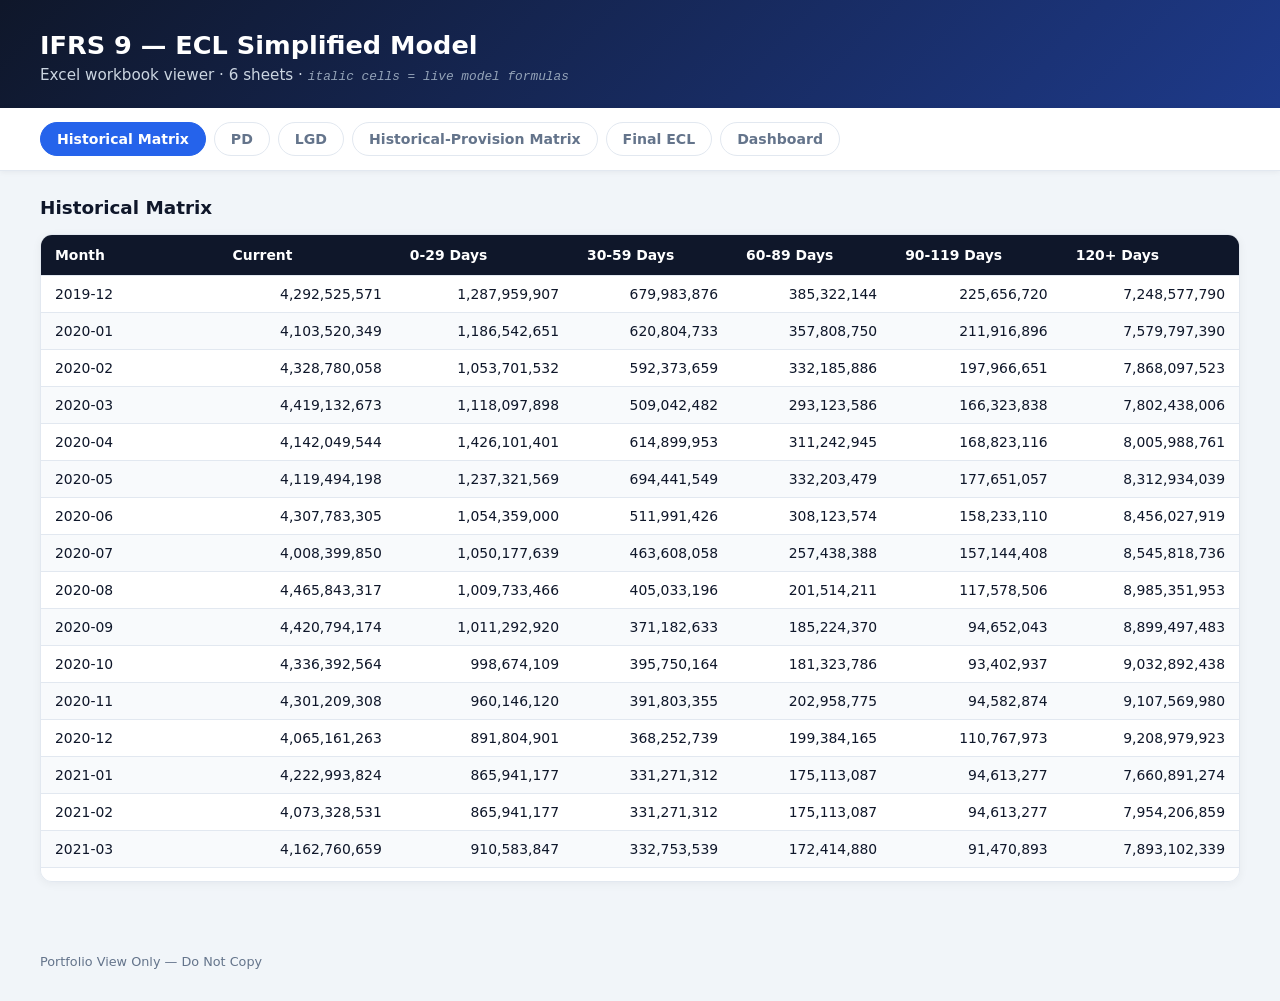
==== excel.html @ 65eec57d "Initial portfolio site: IFRS 9 ECL notebook and Excel viewer Co-Authored-By: Claude Opus 4.7 <norepl" ====
<!DOCTYPE html>
<html lang="en">
<head>
<meta charset="UTF-8">
<meta name="viewport" content="width=device-width, initial-scale=1.0">
<title>ECL Model — Excel Workbook Viewer</title>
<link rel="stylesheet" href="security.css">
<style>
  :root {
    --bg: #f1f5f9;
    --card: #ffffff;
    --ink: #0f172a;
    --muted: #64748b;
    --accent: #2563eb;
    --accent-soft: #dbeafe;
    --border: #e2e8f0;
  }
  * { box-sizing: border-box; }
  body {
    margin: 0;
    font-family: "Segoe UI", system-ui, -apple-system, sans-serif;
    background: var(--bg);
    color: var(--ink);
  }
  header {
    background: linear-gradient(135deg, #0f172a 0%, #1e3a8a 100%);
    color: #ffffff;
    padding: 30px 40px 24px;
  }
  header h1 { margin: 0 0 6px; font-size: 1.6rem; }
  header p { margin: 0; color: #cbd5e1; font-size: 0.95rem; }
  .legend-formula {
    font-family: Consolas, "Courier New", monospace;
    font-style: italic;
    color: #94a3b8;
    font-size: 0.8rem;
  }
  nav {
    position: sticky;
    top: 0;
    z-index: 10;
    display: flex;
    flex-wrap: wrap;
    gap: 8px;
    padding: 14px 40px;
    background: var(--card);
    border-bottom: 1px solid var(--border);
    box-shadow: 0 1px 6px rgba(15, 23, 42, 0.06);
  }
  .tab-btn {
    border: 1px solid var(--border);
    background: #ffffff;
    color: var(--muted);
    font: inherit;
    font-size: 0.88rem;
    font-weight: 600;
    padding: 8px 16px;
    border-radius: 999px;
    cursor: pointer;
    transition: background 0.15s ease, color 0.15s ease, border-color 0.15s ease;
  }
  .tab-btn:hover { border-color: var(--accent); color: var(--accent); }
  .tab-btn.active { background: var(--accent); border-color: var(--accent); color: #ffffff; }
  main { padding: 26px 40px 56px; }
  .tab-pane { display: none; }
  .tab-pane.active { display: block; animation: fade 0.25s ease; }
  @keyframes fade {
    from { opacity: 0; transform: translateY(4px); }
    to { opacity: 1; transform: none; }
  }
  .tab-pane h2 { margin: 0 0 16px; font-size: 1.15rem; }
  .block-title {
    margin: 24px 0 10px;
    padding-left: 10px;
    border-left: 4px solid var(--accent);
    font-size: 1rem;
    color: var(--ink);
  }
  .stat {
    display: flex;
    gap: 12px;
    align-items: baseline;
    max-width: 620px;
    margin: 12px 0;
    padding: 10px 16px;
    background: var(--card);
    border: 1px solid var(--border);
    border-radius: 10px;
  }
  .stat-label { font-weight: 600; }
  .stat-value {
    margin-left: auto;
    font-weight: 700;
    color: var(--accent);
    font-variant-numeric: tabular-nums;
  }
  .table-wrap {
    overflow: auto;
    max-height: 72vh;
    border: 1px solid var(--border);
    border-radius: 12px;
    background: var(--card);
    box-shadow: 0 2px 10px rgba(15, 23, 42, 0.05);
  }
  table.data-table { width: 100%; border-collapse: collapse; font-size: 0.87rem; }
  table.data-table th {
    position: sticky;
    top: 0;
    z-index: 2;
    background: #0f172a;
    color: #ffffff;
    text-align: left;
    padding: 12px 14px;
    white-space: nowrap;
    font-weight: 600;
  }
  table.data-table td {
    padding: 10px 14px;
    border-top: 1px solid var(--border);
  }
  td.num {
    text-align: right;
    white-space: nowrap;
    font-variant-numeric: tabular-nums;
  }
  td.txt {
    white-space: normal;
    min-width: 130px;
    max-width: 360px;
  }
  td.formula {
    text-align: right;
    white-space: nowrap;
    font-family: Consolas, "Courier New", monospace;
    font-style: italic;
    color: #94a3b8;
    font-size: 0.78rem;
  }
  table.data-table tbody tr:nth-child(even) { background: #f8fafc; }
  table.data-table tbody tr:hover { background: var(--accent-soft); }
  .placeholder {
    padding: 40px;
    text-align: center;
    color: var(--muted);
    background: var(--card);
    border: 1px dashed var(--border);
    border-radius: 12px;
  }
  footer {
    padding: 16px 40px 32px;
    color: var(--muted);
    font-size: 0.8rem;
  }
</style>
</head>
<body>
<header>
  <h1>IFRS 9 — ECL Simplified Model</h1>
  <p>Excel workbook viewer · 6 sheets · <span class="legend-formula">italic cells = live model formulas</span></p>
</header>
<nav><button class="tab-btn active" data-tab="0">Historical Matrix</button>
<button class="tab-btn" data-tab="1">PD</button>
<button class="tab-btn" data-tab="2">LGD</button>
<button class="tab-btn" data-tab="3">Historical-Provision Matrix</button>
<button class="tab-btn" data-tab="4">Final ECL</button>
<button class="tab-btn" data-tab="5">Dashboard</button></nav>
<main><section class="tab-pane active" id="pane-0"><h2>Historical Matrix</h2><div class="table-wrap"><table class="data-table"><thead><tr><th>Month</th><th>Current</th><th>0-29 Days</th><th>30-59 Days</th><th>60-89 Days</th><th>90-119 Days</th><th>120+ Days</th></tr></thead><tbody><tr><td class="txt">2019-12</td><td class="num">4,292,525,571</td><td class="num">1,287,959,907</td><td class="num">679,983,876</td><td class="num">385,322,144</td><td class="num">225,656,720</td><td class="num">7,248,577,790</td></tr><tr><td class="txt">2020-01</td><td class="num">4,103,520,349</td><td class="num">1,186,542,651</td><td class="num">620,804,733</td><td class="num">357,808,750</td><td class="num">211,916,896</td><td class="num">7,579,797,390</td></tr><tr><td class="txt">2020-02</td><td class="num">4,328,780,058</td><td class="num">1,053,701,532</td><td class="num">592,373,659</td><td class="num">332,185,886</td><td class="num">197,966,651</td><td class="num">7,868,097,523</td></tr><tr><td class="txt">2020-03</td><td class="num">4,419,132,673</td><td class="num">1,118,097,898</td><td class="num">509,042,482</td><td class="num">293,123,586</td><td class="num">166,323,838</td><td class="num">7,802,438,006</td></tr><tr><td class="txt">2020-04</td><td class="num">4,142,049,544</td><td class="num">1,426,101,401</td><td class="num">614,899,953</td><td class="num">311,242,945</td><td class="num">168,823,116</td><td class="num">8,005,988,761</td></tr><tr><td class="txt">2020-05</td><td class="num">4,119,494,198</td><td class="num">1,237,321,569</td><td class="num">694,441,549</td><td class="num">332,203,479</td><td class="num">177,651,057</td><td class="num">8,312,934,039</td></tr><tr><td class="txt">2020-06</td><td class="num">4,307,783,305</td><td class="num">1,054,359,000</td><td class="num">511,991,426</td><td class="num">308,123,574</td><td class="num">158,233,110</td><td class="num">8,456,027,919</td></tr><tr><td class="txt">2020-07</td><td class="num">4,008,399,850</td><td class="num">1,050,177,639</td><td class="num">463,608,058</td><td class="num">257,438,388</td><td class="num">157,144,408</td><td class="num">8,545,818,736</td></tr><tr><td class="txt">2020-08</td><td class="num">4,465,843,317</td><td class="num">1,009,733,466</td><td class="num">405,033,196</td><td class="num">201,514,211</td><td class="num">117,578,506</td><td class="num">8,985,351,953</td></tr><tr><td class="txt">2020-09</td><td class="num">4,420,794,174</td><td class="num">1,011,292,920</td><td class="num">371,182,633</td><td class="num">185,224,370</td><td class="num">94,652,043</td><td class="num">8,899,497,483</td></tr><tr><td class="txt">2020-10</td><td class="num">4,336,392,564</td><td class="num">998,674,109</td><td class="num">395,750,164</td><td class="num">181,323,786</td><td class="num">93,402,937</td><td class="num">9,032,892,438</td></tr><tr><td class="txt">2020-11</td><td class="num">4,301,209,308</td><td class="num">960,146,120</td><td class="num">391,803,355</td><td class="num">202,958,775</td><td class="num">94,582,874</td><td class="num">9,107,569,980</td></tr><tr><td class="txt">2020-12</td><td class="num">4,065,161,263</td><td class="num">891,804,901</td><td class="num">368,252,739</td><td class="num">199,384,165</td><td class="num">110,767,973</td><td class="num">9,208,979,923</td></tr><tr><td class="txt">2021-01</td><td class="num">4,222,993,824</td><td class="num">865,941,177</td><td class="num">331,271,312</td><td class="num">175,113,087</td><td class="num">94,613,277</td><td class="num">7,660,891,274</td></tr><tr><td class="txt">2021-02</td><td class="num">4,073,328,531</td><td class="num">865,941,177</td><td class="num">331,271,312</td><td class="num">175,113,087</td><td class="num">94,613,277</td><td class="num">7,954,206,859</td></tr><tr><td class="txt">2021-03</td><td class="num">4,162,760,659</td><td class="num">910,583,847</td><td class="num">332,753,539</td><td class="num">172,414,880</td><td class="num">91,470,893</td><td class="num">7,893,102,339</td></tr><tr><td class="txt">2021-04</td><td class="num">4,275,095,264</td><td class="num">869,372,594</td><td class="num">338,781,271</td><td class="num">171,683,612</td><td class="num">86,010,041</td><td class="num">7,856,306,421</td></tr><tr><td class="txt">2021-05</td><td class="num">3,882,840,131</td><td class="num">934,096,825</td><td class="num">341,722,492</td><td class="num">185,933,064</td><td class="num">87,820,218</td><td class="num">8,138,911,238</td></tr><tr><td class="txt">2021-06</td><td class="num">4,071,912,293</td><td class="num">800,178,890</td><td class="num">309,873,922</td><td class="num">159,435,676</td><td class="num">68,599,264</td><td class="num">8,242,177,093</td></tr><tr><td class="txt">2021-07</td><td class="num">3,856,598,320</td><td class="num">1,038,303,908</td><td class="num">323,698,685</td><td class="num">174,057,611</td><td class="num">76,811,961</td><td class="num">8,395,838,886</td></tr><tr><td class="txt">2021-08</td><td class="num">3,782,079,034</td><td class="num">862,398,824</td><td class="num">351,469,193</td><td class="num">170,563,652</td><td class="num">82,304,725</td><td class="num">8,479,886,819</td></tr><tr><td class="txt">2021-09</td><td class="num">3,956,655,554</td><td class="num">890,214,355</td><td class="num">348,496,138</td><td class="num">188,180,800</td><td class="num">78,350,794</td><td class="num">8,444,261,300</td></tr><tr><td class="txt">2021-10</td><td class="num">3,731,843,956</td><td class="num">918,440,356</td><td class="num">322,974,959</td><td class="num">167,421,088</td><td class="num">76,117,801</td><td class="num">8,738,583,274</td></tr><tr><td class="txt">2021-11</td><td class="num">3,589,149,663</td><td class="num">990,955,816</td><td class="num">329,703,252</td><td class="num">178,587,199</td><td class="num">84,737,908</td><td class="num">8,896,599,352</td></tr><tr><td class="txt">2021-12</td><td class="num">3,375,552,723</td><td class="num">854,474,236</td><td class="num">326,371,250</td><td class="num">172,625,891</td><td class="num">81,069,512</td><td class="num">7,078,938,085</td></tr><tr><td class="txt">2022-01</td><td class="num">3,447,048,084</td><td class="num">800,347,368</td><td class="num">304,506,480</td><td class="num">171,513,952</td><td class="num">81,540,754</td><td class="num">7,230,119,239</td></tr><tr><td class="txt">2022-02</td><td class="num">3,745,926,008</td><td class="num">800,153,558</td><td class="num">299,379,376</td><td class="num">163,986,665</td><td class="num">76,557,706</td><td class="num">7,179,480,157</td></tr><tr><td class="txt">2022-03</td><td class="num">3,609,541,124</td><td class="num">753,311,349</td><td class="num">304,599,524</td><td class="num">161,014,510</td><td class="num">74,099,947</td><td class="num">7,503,790,605</td></tr><tr><td class="txt">2022-04</td><td class="num">3,295,404,709</td><td class="num">902,386,052</td><td class="num">335,189,305</td><td class="num">178,688,753</td><td class="num">77,686,622</td><td class="num">7,648,715,886</td></tr><tr><td class="txt">2022-05</td><td class="num">2,533,074,940</td><td class="num">791,861,897</td><td class="num">348,968,840</td><td class="num">192,501,672</td><td class="num">86,386,962</td><td class="num">7,614,181,509</td></tr><tr><td class="txt">2022-06</td><td class="num">3,654,463,694</td><td class="num">804,602,864</td><td class="num">331,828,473</td><td class="num">187,972,599</td><td class="num">78,361,481</td><td class="num">6,877,423,058</td></tr><tr><td class="txt">2022-07</td><td class="num">4,670,786,069</td><td class="num">872,045,144</td><td class="num">357,409,368</td><td class="num">195,027,128</td><td class="num">91,863,179</td><td class="num">7,046,603,705</td></tr><tr><td class="txt">2022-08</td><td class="num">4,708,060,430</td><td class="num">900,929,837</td><td class="num">391,598,018</td><td class="num">196,628,497</td><td class="num">81,899,721</td><td class="num">7,140,976,709</td></tr><tr><td class="txt">2022-09</td><td class="num">3,601,999,436</td><td class="num">896,570,550</td><td class="num">400,212,748</td><td class="num">225,876,329</td><td class="num">96,905,569</td><td class="num">7,285,435,645</td></tr><tr><td class="txt">2022-10</td><td class="num">3,582,699,430</td><td class="num">885,755,653</td><td class="num">399,345,296</td><td class="num">215,297,018</td><td class="num">100,573,254</td><td class="num">7,374,217,316</td></tr><tr><td class="txt">2022-11</td><td class="num">3,586,371,752</td><td class="num">1,062,268,826</td><td class="num">427,498,751</td><td class="num">249,923,675</td><td class="num">126,115,481</td><td class="num">7,596,039,072</td></tr><tr><td class="txt">2022-12</td><td class="num">3,682,315,401</td><td class="num">638,698,827</td><td class="num">292,634,879</td><td class="num">183,689,295</td><td class="num">82,763,025</td><td class="num">6,815,765,401</td></tr><tr><td class="txt">2023-01</td><td class="num">3,472,863,163</td><td class="num">612,742,597</td><td class="num">305,795,277</td><td class="num">169,472,976</td><td class="num">69,760,844</td><td class="num">7,098,354,887</td></tr><tr><td class="txt">2023-02</td><td class="num">3,440,122,351</td><td class="num">607,702,573</td><td class="num">303,151,521</td><td class="num">168,020,743</td><td class="num">69,201,953</td><td class="num">7,321,669,798</td></tr><tr><td class="txt">2023-03</td><td class="num">3,322,572,692</td><td class="num">589,607,323</td><td class="num">293,659,618</td><td class="num">162,806,777</td><td class="num">67,195,359</td><td class="num">7,295,312,851</td></tr><tr><td class="txt">2023-04</td><td class="num">2,851,064,279</td><td class="num">517,024,701</td><td class="num">255,586,245</td><td class="num">141,892,816</td><td class="num">59,146,627</td><td class="num">7,916,693,839</td></tr><tr><td class="txt">2023-05</td><td class="num">2,656,439,214</td><td class="num">487,064,689</td><td class="num">239,870,656</td><td class="num">133,260,137</td><td class="num">55,824,343</td><td class="num">7,981,820,028</td></tr><tr><td class="txt">2023-06</td><td class="num">2,783,804,290</td><td class="num">506,670,896</td><td class="num">250,155,134</td><td class="num">138,909,470</td><td class="num">57,998,487</td><td class="num">6,947,390,913</td></tr><tr><td class="txt">2023-07</td><td class="num">3,224,998,338</td><td class="num">574,587,013</td><td class="num">285,780,682</td><td class="num">158,478,824</td><td class="num">65,529,748</td><td class="num">6,610,306,664</td></tr><tr><td class="txt">2023-08</td><td class="num">3,211,215,362</td><td class="num">552,643,837</td><td class="num">278,232,641</td><td class="num">153,952,753</td><td class="num">62,636,449</td><td class="num">6,688,113,919</td></tr><tr><td class="txt">2023-09</td><td class="num">3,571,797,121</td><td class="num">608,150,735</td><td class="num">307,348,906</td><td class="num">169,946,513</td><td class="num">68,791,644</td><td class="num">6,726,077,246</td></tr><tr><td class="txt">2023-10</td><td class="num">3,571,797,121</td><td class="num">608,150,735</td><td class="num">307,348,906</td><td class="num">169,946,513</td><td class="num">68,791,644</td><td class="num">6,726,077,246</td></tr><tr><td class="txt">2023-11</td><td class="num">3,267,587,219</td><td class="num">540,694,349</td><td class="num">309,100,466</td><td class="num">162,286,323</td><td class="num">58,618,251</td><td class="num">7,066,623,716</td></tr><tr><td class="txt">2023-12</td><td class="num">3,390,918,564</td><td class="num">562,107,700</td><td class="num">325,393,543</td><td class="num">196,998,836</td><td class="num">79,320,148</td><td class="num">5,407,979,258</td></tr><tr><td class="txt">2024-01</td><td class="num">4,036,416,877</td><td class="num">533,063,090</td><td class="num">325,864,770</td><td class="num">202,991,889</td><td class="num">84,320,862</td><td class="num">5,359,494,252</td></tr><tr><td class="txt">2024-02</td><td class="num">3,905,306,768</td><td class="num">627,345,296</td><td class="num">330,301,135</td><td class="num">193,360,550</td><td class="num">83,133,614</td><td class="num">5,553,097,475</td></tr><tr><td class="txt">2024-03</td><td class="num">3,832,030,096</td><td class="num">649,072,596</td><td class="num">381,704,440</td><td class="num">206,401,812</td><td class="num">90,698,069</td><td class="num">5,654,299,708</td></tr><tr><td class="txt">2024-04</td><td class="num">3,828,840,971</td><td class="num">682,500,266</td><td class="num">407,601,068</td><td class="num">233,995,563</td><td class="num">81,851,401</td><td class="num">5,801,031,776</td></tr><tr><td class="txt">2024-05</td><td class="num">3,675,923,564</td><td class="num">628,693,771</td><td class="num">381,884,626</td><td class="num">229,805,650</td><td class="num">86,308,013</td><td class="num">5,982,383,455</td></tr><tr><td class="txt">2024-06</td><td class="num">3,639,590,466</td><td class="num">639,459,748</td><td class="num">391,226,604</td><td class="num">223,836,326</td><td class="num">92,954,944</td><td class="num">6,106,982,651</td></tr><tr><td class="txt">2024-07</td><td class="num">3,816,573,097</td><td class="num">602,197,608</td><td class="num">387,701,578</td><td class="num">239,308,527</td><td class="num">94,706,645</td><td class="num">6,279,772,130</td></tr><tr><td class="txt">2024-08</td><td class="num">4,044,551,883</td><td class="num">584,286,669</td><td class="num">364,222,131</td><td class="num">227,745,911</td><td class="num">107,103,336</td><td class="num">6,439,131,093</td></tr><tr><td class="txt">2024-09</td><td class="num">4,038,922,262</td><td class="num">634,147,822</td><td class="num">372,409,319</td><td class="num">210,594,211</td><td class="num">90,748,097</td><td class="num">6,586,471,433</td></tr><tr><td class="txt">2024-10</td><td class="num">3,912,888,119</td><td class="num">608,663,755</td><td class="num">388,563,366</td><td class="num">224,748,321</td><td class="num">93,416,592</td><td class="num">6,756,042,021</td></tr><tr><td class="txt">2024-11</td><td class="num">3,951,430,118</td><td class="num">601,130,588</td><td class="num">383,564,856</td><td class="num">231,641,052</td><td class="num">84,058,275</td><td class="num">6,888,360,888</td></tr><tr><td class="txt">2024-12</td><td class="num">4,163,961,493</td><td class="num">616,954,104</td><td class="num">375,754,287</td><td class="num">221,572,031</td><td class="num">84,639,897</td><td class="num">5,786,624,318</td></tr></tbody></table></div></section>
<section class="tab-pane" id="pane-1"><h2>PD</h2><div class="table-wrap"><table class="data-table"><thead><tr><th>Month</th><th>Current → 0-29</th><th>0-29 → 30-59</th><th>30-59 → 60-89</th><th>60-89 → 90-119</th><th>90-119 → 120+</th></tr></thead><tbody><tr><td class="txt">2020-01</td><td class="num">27.642%</td><td class="num">48.201%</td><td class="num">52.620%</td><td class="num">54.997%</td><td class="num">100.000%</td></tr><tr><td class="txt">2020-02</td><td class="num">25.678%</td><td class="num">49.924%</td><td class="num">53.509%</td><td class="num">55.328%</td><td class="num">100.000%</td></tr><tr><td class="txt">2020-03</td><td class="num">25.829%</td><td class="num">48.310%</td><td class="num">49.483%</td><td class="num">50.070%</td><td class="num">100.000%</td></tr><tr><td class="txt">2020-04</td><td class="num">32.271%</td><td class="num">54.995%</td><td class="num">61.143%</td><td class="num">57.595%</td><td class="num">100.000%</td></tr><tr><td class="txt">2020-05</td><td class="num">29.872%</td><td class="num">48.695%</td><td class="num">54.026%</td><td class="num">57.078%</td><td class="num">100.000%</td></tr><tr><td class="txt">2020-06</td><td class="num">25.594%</td><td class="num">41.379%</td><td class="num">44.370%</td><td class="num">47.631%</td><td class="num">100.000%</td></tr><tr><td class="txt">2020-07</td><td class="num">24.379%</td><td class="num">43.971%</td><td class="num">50.282%</td><td class="num">51.000%</td><td class="num">100.000%</td></tr><tr><td class="txt">2020-08</td><td class="num">25.190%</td><td class="num">38.568%</td><td class="num">43.467%</td><td class="num">45.672%</td><td class="num">100.000%</td></tr><tr><td class="txt">2020-09</td><td class="num">22.645%</td><td class="num">36.760%</td><td class="num">45.731%</td><td class="num">46.970%</td><td class="num">100.000%</td></tr><tr><td class="txt">2020-10</td><td class="num">22.590%</td><td class="num">39.133%</td><td class="num">48.850%</td><td class="num">50.427%</td><td class="num">100.000%</td></tr><tr><td class="txt">2020-11</td><td class="num">22.142%</td><td class="num">39.232%</td><td class="num">51.285%</td><td class="num">52.162%</td><td class="num">100.000%</td></tr><tr><td class="txt">2020-12</td><td class="num">20.734%</td><td class="num">38.354%</td><td class="num">50.889%</td><td class="num">54.577%</td><td class="num">100.000%</td></tr><tr><td class="txt">2021-01</td><td class="num">21.302%</td><td class="num">37.146%</td><td class="num">47.552%</td><td class="num">47.453%</td><td class="num">100.000%</td></tr><tr><td class="txt">2021-02</td><td class="num">20.505%</td><td class="num">38.256%</td><td class="num">52.861%</td><td class="num">54.030%</td><td class="num">100.000%</td></tr><tr><td class="txt">2021-03</td><td class="num">22.355%</td><td class="num">38.427%</td><td class="num">52.046%</td><td class="num">52.235%</td><td class="num">100.000%</td></tr><tr><td class="txt">2021-04</td><td class="num">20.885%</td><td class="num">37.205%</td><td class="num">51.595%</td><td class="num">49.886%</td><td class="num">100.000%</td></tr><tr><td class="txt">2021-05</td><td class="num">21.850%</td><td class="num">39.307%</td><td class="num">54.883%</td><td class="num">51.152%</td><td class="num">100.000%</td></tr><tr><td class="txt">2021-06</td><td class="num">20.608%</td><td class="num">33.174%</td><td class="num">46.656%</td><td class="num">36.895%</td><td class="num">100.000%</td></tr><tr><td class="txt">2021-07</td><td class="num">25.499%</td><td class="num">40.453%</td><td class="num">56.170%</td><td class="num">48.177%</td><td class="num">100.000%</td></tr><tr><td class="txt">2021-08</td><td class="num">22.362%</td><td class="num">33.850%</td><td class="num">52.692%</td><td class="num">47.286%</td><td class="num">100.000%</td></tr><tr><td class="txt">2021-09</td><td class="num">23.538%</td><td class="num">40.410%</td><td class="num">53.541%</td><td class="num">45.936%</td><td class="num">100.000%</td></tr><tr><td class="txt">2021-10</td><td class="num">23.213%</td><td class="num">36.281%</td><td class="num">48.041%</td><td class="num">40.449%</td><td class="num">100.000%</td></tr><tr><td class="txt">2021-11</td><td class="num">26.554%</td><td class="num">35.898%</td><td class="num">55.294%</td><td class="num">50.614%</td><td class="num">100.000%</td></tr><tr><td class="txt">2021-12</td><td class="num">23.807%</td><td class="num">32.935%</td><td class="num">52.358%</td><td class="num">45.395%</td><td class="num">100.000%</td></tr><tr><td class="txt">2022-01</td><td class="num">23.710%</td><td class="num">35.637%</td><td class="num">52.552%</td><td class="num">47.236%</td><td class="num">100.000%</td></tr><tr><td class="txt">2022-02</td><td class="num">23.213%</td><td class="num">37.406%</td><td class="num">53.853%</td><td class="num">44.636%</td><td class="num">100.000%</td></tr><tr><td class="txt">2022-03</td><td class="num">20.110%</td><td class="num">38.068%</td><td class="num">53.783%</td><td class="num">45.187%</td><td class="num">100.000%</td></tr><tr><td class="txt">2022-04</td><td class="num">25.000%</td><td class="num">44.495%</td><td class="num">58.664%</td><td class="num">48.248%</td><td class="num">100.000%</td></tr><tr><td class="txt">2022-05</td><td class="num">24.029%</td><td class="num">38.672%</td><td class="num">57.431%</td><td class="num">48.345%</td><td class="num">100.000%</td></tr><tr><td class="txt">2022-06</td><td class="num">31.764%</td><td class="num">41.905%</td><td class="num">53.865%</td><td class="num">40.707%</td><td class="num">100.000%</td></tr><tr><td class="txt">2022-07</td><td class="num">23.862%</td><td class="num">44.421%</td><td class="num">58.773%</td><td class="num">48.871%</td><td class="num">100.000%</td></tr><tr><td class="txt">2022-08</td><td class="num">19.289%</td><td class="num">44.906%</td><td class="num">55.015%</td><td class="num">41.994%</td><td class="num">100.000%</td></tr><tr><td class="txt">2022-09</td><td class="num">19.043%</td><td class="num">44.422%</td><td class="num">57.681%</td><td class="num">49.284%</td><td class="num">100.000%</td></tr><tr><td class="txt">2022-10</td><td class="num">24.591%</td><td class="num">44.541%</td><td class="num">53.796%</td><td class="num">44.526%</td><td class="num">100.000%</td></tr><tr><td class="txt">2022-11</td><td class="num">29.650%</td><td class="num">48.264%</td><td class="num">62.583%</td><td class="num">58.577%</td><td class="num">100.000%</td></tr><tr><td class="txt">2022-12</td><td class="num">17.809%</td><td class="num">27.548%</td><td class="num">42.968%</td><td class="num">33.115%</td><td class="num">100.000%</td></tr><tr><td class="txt">2023-01</td><td class="num">16.640%</td><td class="num">47.878%</td><td class="num">57.913%</td><td class="num">37.978%</td><td class="num">100.000%</td></tr><tr><td class="txt">2023-02</td><td class="num">17.499%</td><td class="num">49.475%</td><td class="num">54.945%</td><td class="num">40.834%</td><td class="num">100.000%</td></tr><tr><td class="txt">2023-03</td><td class="num">17.139%</td><td class="num">48.323%</td><td class="num">53.705%</td><td class="num">39.992%</td><td class="num">100.000%</td></tr><tr><td class="txt">2023-04</td><td class="num">15.561%</td><td class="num">43.349%</td><td class="num">48.319%</td><td class="num">36.329%</td><td class="num">100.000%</td></tr><tr><td class="txt">2023-05</td><td class="num">17.084%</td><td class="num">46.394%</td><td class="num">52.139%</td><td class="num">39.343%</td><td class="num">100.000%</td></tr><tr><td class="txt">2023-06</td><td class="num">19.073%</td><td class="num">51.360%</td><td class="num">57.910%</td><td class="num">43.523%</td><td class="num">100.000%</td></tr><tr><td class="txt">2023-07</td><td class="num">20.640%</td><td class="num">56.404%</td><td class="num">63.352%</td><td class="num">47.174%</td><td class="num">100.000%</td></tr><tr><td class="txt">2023-08</td><td class="num">17.136%</td><td class="num">48.423%</td><td class="num">53.871%</td><td class="num">39.524%</td><td class="num">100.000%</td></tr><tr><td class="txt">2023-09</td><td class="num">18.938%</td><td class="num">55.614%</td><td class="num">61.081%</td><td class="num">44.684%</td><td class="num">100.000%</td></tr><tr><td class="txt">2023-10</td><td class="num">17.026%</td><td class="num">50.538%</td><td class="num">55.294%</td><td class="num">40.478%</td><td class="num">100.000%</td></tr><tr><td class="txt">2023-11</td><td class="num">15.138%</td><td class="num">50.826%</td><td class="num">52.802%</td><td class="num">34.492%</td><td class="num">100.000%</td></tr><tr><td class="txt">2023-12</td><td class="num">17.203%</td><td class="num">60.181%</td><td class="num">63.733%</td><td class="num">48.877%</td><td class="num">100.000%</td></tr><tr><td class="txt">2024-01</td><td class="num">15.720%</td><td class="num">57.972%</td><td class="num">62.384%</td><td class="num">42.803%</td><td class="num">100.000%</td></tr><tr><td class="txt">2024-02</td><td class="num">15.542%</td><td class="num">61.963%</td><td class="num">59.338%</td><td class="num">40.954%</td><td class="num">100.000%</td></tr><tr><td class="txt">2024-03</td><td class="num">16.620%</td><td class="num">60.844%</td><td class="num">62.489%</td><td class="num">46.906%</td><td class="num">100.000%</td></tr><tr><td class="txt">2024-04</td><td class="num">17.810%</td><td class="num">62.797%</td><td class="num">61.303%</td><td class="num">39.656%</td><td class="num">100.000%</td></tr><tr><td class="txt">2024-05</td><td class="num">16.420%</td><td class="num">55.954%</td><td class="num">56.380%</td><td class="num">36.884%</td><td class="num">100.000%</td></tr><tr><td class="txt">2024-06</td><td class="num">17.396%</td><td class="num">62.228%</td><td class="num">58.614%</td><td class="num">40.449%</td><td class="num">100.000%</td></tr><tr><td class="txt">2024-07</td><td class="num">16.546%</td><td class="num">60.630%</td><td class="num">61.169%</td><td class="num">42.311%</td><td class="num">100.000%</td></tr><tr><td class="txt">2024-08</td><td class="num">15.309%</td><td class="num">60.482%</td><td class="num">58.743%</td><td class="num">44.755%</td><td class="num">100.000%</td></tr><tr><td class="txt">2024-09</td><td class="num">15.679%</td><td class="num">63.737%</td><td class="num">57.820%</td><td class="num">39.846%</td><td class="num">100.000%</td></tr><tr><td class="txt">2024-10</td><td class="num">15.070%</td><td class="num">61.273%</td><td class="num">60.350%</td><td class="num">44.359%</td><td class="num">100.000%</td></tr><tr><td class="txt">2024-11</td><td class="num">15.363%</td><td class="num">63.018%</td><td class="num">59.615%</td><td class="num">37.401%</td><td class="num">100.000%</td></tr><tr><td class="txt">2024-12</td><td class="num">15.613%</td><td class="num">62.508%</td><td class="num">57.767%</td><td class="num">36.539%</td><td class="num">100.000%</td></tr><tr><td class="txt">Average Monthly Roll Rate</td><td class="num">21.021%</td><td class="num">46.722%</td><td class="num">54.689%</td><td class="num">45.497%</td><td class="num">100.000%</td></tr><tr><td class="txt">Cumulative PD (Smoother)</td><td class="num">2.444%</td><td class="num">11.625%</td><td class="num">24.882%</td><td class="num">45.497%</td><td class="num">100.000%</td></tr></tbody></table></div></section>
<section class="tab-pane" id="pane-2"><h2>LGD</h2><div class="table-wrap"><table class="data-table"><thead><tr><th>Month</th><th>Opening Default</th><th>Closing Default</th><th>Write-Offs</th><th>Adj. Net Movement</th><th>New Defaults</th><th>Recoveries</th></tr></thead><tbody><tr><td class="txt">2020-01</td><td class="num">7,474,234,510</td><td class="num">7,791,714,286</td><td class="num">0</td><td class="num">317,479,776</td><td class="num">317,479,776</td><td class="num">0</td></tr><tr><td class="txt">2020-02</td><td class="num">7,791,714,286</td><td class="num">8,066,064,175</td><td class="num">0</td><td class="num">274,349,888</td><td class="num">274,349,888</td><td class="num">0</td></tr><tr><td class="txt">2020-03</td><td class="num">8,066,064,175</td><td class="num">7,968,761,844</td><td class="num">0</td><td class="num">-97,302,330</td><td class="num">0</td><td class="num">-97,302,330</td></tr><tr><td class="txt">2020-04</td><td class="num">7,968,761,844</td><td class="num">8,174,811,877</td><td class="num">0</td><td class="num">206,050,033</td><td class="num">206,050,033</td><td class="num">0</td></tr><tr><td class="txt">2020-05</td><td class="num">8,174,811,877</td><td class="num">8,490,585,096</td><td class="num">0</td><td class="num">315,773,219</td><td class="num">315,773,219</td><td class="num">0</td></tr><tr><td class="txt">2020-06</td><td class="num">8,490,585,096</td><td class="num">8,614,261,029</td><td class="num">0</td><td class="num">123,675,933</td><td class="num">123,675,933</td><td class="num">0</td></tr><tr><td class="txt">2020-07</td><td class="num">8,614,261,029</td><td class="num">8,702,963,145</td><td class="num">0</td><td class="num">88,702,116</td><td class="num">88,702,116</td><td class="num">0</td></tr><tr><td class="txt">2020-08</td><td class="num">8,702,963,145</td><td class="num">9,102,930,459</td><td class="num">0</td><td class="num">399,967,314</td><td class="num">399,967,314</td><td class="num">0</td></tr><tr><td class="txt">2020-09</td><td class="num">9,102,930,459</td><td class="num">8,994,149,526</td><td class="num">108,780,933</td><td class="num">-0</td><td class="num">0</td><td class="num">-0</td></tr><tr><td class="txt">2020-10</td><td class="num">8,994,149,526</td><td class="num">9,126,295,376</td><td class="num">0</td><td class="num">132,145,850</td><td class="num">132,145,850</td><td class="num">0</td></tr><tr><td class="txt">2020-11</td><td class="num">9,126,295,376</td><td class="num">9,202,152,854</td><td class="num">0</td><td class="num">75,857,478</td><td class="num">75,857,478</td><td class="num">0</td></tr><tr><td class="txt">2020-12</td><td class="num">9,202,152,854</td><td class="num">9,319,747,896</td><td class="num">0</td><td class="num">117,595,042</td><td class="num">117,595,042</td><td class="num">0</td></tr><tr><td class="txt">2021-01</td><td class="num">9,319,747,896</td><td class="num">7,755,504,552</td><td class="num">0</td><td class="num">-1,564,243,344</td><td class="num">0</td><td class="num">-1,564,243,344</td></tr><tr><td class="txt">2021-02</td><td class="num">7,755,504,552</td><td class="num">8,048,820,137</td><td class="num">0</td><td class="num">293,315,585</td><td class="num">293,315,585</td><td class="num">0</td></tr><tr><td class="txt">2021-03</td><td class="num">8,048,820,137</td><td class="num">7,984,573,232</td><td class="num">0</td><td class="num">-64,246,905</td><td class="num">0</td><td class="num">-64,246,905</td></tr><tr><td class="txt">2021-04</td><td class="num">7,984,573,232</td><td class="num">7,942,316,462</td><td class="num">0</td><td class="num">-42,256,769</td><td class="num">0</td><td class="num">-42,256,769</td></tr><tr><td class="txt">2021-05</td><td class="num">7,942,316,462</td><td class="num">8,226,731,456</td><td class="num">0</td><td class="num">284,414,994</td><td class="num">284,414,994</td><td class="num">0</td></tr><tr><td class="txt">2021-06</td><td class="num">8,226,731,456</td><td class="num">8,310,776,357</td><td class="num">0</td><td class="num">84,044,901</td><td class="num">84,044,901</td><td class="num">0</td></tr><tr><td class="txt">2021-07</td><td class="num">8,310,776,357</td><td class="num">8,472,650,847</td><td class="num">0</td><td class="num">161,874,491</td><td class="num">161,874,491</td><td class="num">0</td></tr><tr><td class="txt">2021-08</td><td class="num">8,472,650,847</td><td class="num">8,562,191,544</td><td class="num">0</td><td class="num">89,540,697</td><td class="num">89,540,697</td><td class="num">0</td></tr><tr><td class="txt">2021-09</td><td class="num">8,562,191,544</td><td class="num">8,522,612,095</td><td class="num">0</td><td class="num">-39,579,450</td><td class="num">0</td><td class="num">-39,579,450</td></tr><tr><td class="txt">2021-10</td><td class="num">8,522,612,095</td><td class="num">8,814,701,075</td><td class="num">0</td><td class="num">292,088,980</td><td class="num">292,088,980</td><td class="num">0</td></tr><tr><td class="txt">2021-11</td><td class="num">8,814,701,075</td><td class="num">8,981,337,261</td><td class="num">0</td><td class="num">166,636,186</td><td class="num">166,636,186</td><td class="num">0</td></tr><tr><td class="txt">2021-12</td><td class="num">8,981,337,261</td><td class="num">7,160,007,597</td><td class="num">0</td><td class="num">-1,821,329,664</td><td class="num">0</td><td class="num">-1,821,329,664</td></tr><tr><td class="txt">2022-01</td><td class="num">7,160,007,597</td><td class="num">7,311,659,994</td><td class="num">0</td><td class="num">151,652,397</td><td class="num">151,652,397</td><td class="num">0</td></tr><tr><td class="txt">2022-02</td><td class="num">7,311,659,994</td><td class="num">7,256,037,863</td><td class="num">0</td><td class="num">-55,622,130</td><td class="num">0</td><td class="num">-55,622,130</td></tr><tr><td class="txt">2022-03</td><td class="num">7,256,037,863</td><td class="num">7,577,890,552</td><td class="num">0</td><td class="num">321,852,688</td><td class="num">321,852,688</td><td class="num">0</td></tr><tr><td class="txt">2022-04</td><td class="num">7,577,890,552</td><td class="num">7,726,402,509</td><td class="num">0</td><td class="num">148,511,957</td><td class="num">148,511,957</td><td class="num">0</td></tr><tr><td class="txt">2022-05</td><td class="num">7,726,402,509</td><td class="num">7,700,568,470</td><td class="num">0</td><td class="num">-25,834,039</td><td class="num">0</td><td class="num">-25,834,039</td></tr><tr><td class="txt">2022-06</td><td class="num">7,700,568,470</td><td class="num">6,955,784,538</td><td class="num">0</td><td class="num">-744,783,932</td><td class="num">0</td><td class="num">-744,783,932</td></tr><tr><td class="txt">2022-07</td><td class="num">6,955,784,538</td><td class="num">7,138,466,884</td><td class="num">0</td><td class="num">182,682,346</td><td class="num">182,682,346</td><td class="num">0</td></tr><tr><td class="txt">2022-08</td><td class="num">7,138,466,884</td><td class="num">7,222,876,430</td><td class="num">0</td><td class="num">84,409,546</td><td class="num">84,409,546</td><td class="num">0</td></tr><tr><td class="txt">2022-09</td><td class="num">7,222,876,430</td><td class="num">7,382,341,214</td><td class="num">0</td><td class="num">159,464,784</td><td class="num">159,464,784</td><td class="num">0</td></tr><tr><td class="txt">2022-10</td><td class="num">7,382,341,214</td><td class="num">7,474,790,571</td><td class="num">0</td><td class="num">92,449,357</td><td class="num">92,449,357</td><td class="num">0</td></tr><tr><td class="txt">2022-11</td><td class="num">7,474,790,571</td><td class="num">7,722,154,553</td><td class="num">0</td><td class="num">247,363,982</td><td class="num">247,363,982</td><td class="num">0</td></tr><tr><td class="txt">2022-12</td><td class="num">7,722,154,553</td><td class="num">6,898,528,427</td><td class="num">0</td><td class="num">-823,626,126</td><td class="num">0</td><td class="num">-823,626,126</td></tr><tr><td class="txt">2023-01</td><td class="num">6,898,528,427</td><td class="num">7,168,115,731</td><td class="num">0</td><td class="num">269,587,304</td><td class="num">269,587,304</td><td class="num">0</td></tr><tr><td class="txt">2023-02</td><td class="num">7,168,115,731</td><td class="num">7,390,871,751</td><td class="num">0</td><td class="num">222,756,020</td><td class="num">222,756,020</td><td class="num">0</td></tr><tr><td class="txt">2023-03</td><td class="num">7,390,871,751</td><td class="num">7,362,508,210</td><td class="num">0</td><td class="num">-28,363,541</td><td class="num">0</td><td class="num">-28,363,541</td></tr><tr><td class="txt">2023-04</td><td class="num">7,362,508,210</td><td class="num">7,975,840,466</td><td class="num">0</td><td class="num">613,332,256</td><td class="num">613,332,256</td><td class="num">0</td></tr><tr><td class="txt">2023-05</td><td class="num">7,975,840,466</td><td class="num">8,037,644,371</td><td class="num">0</td><td class="num">61,803,905</td><td class="num">61,803,905</td><td class="num">0</td></tr><tr><td class="txt">2023-06</td><td class="num">8,037,644,371</td><td class="num">7,005,389,400</td><td class="num">0</td><td class="num">-1,032,254,971</td><td class="num">0</td><td class="num">-1,032,254,971</td></tr><tr><td class="txt">2023-07</td><td class="num">7,005,389,400</td><td class="num">6,675,836,412</td><td class="num">0</td><td class="num">-329,552,988</td><td class="num">0</td><td class="num">-329,552,988</td></tr><tr><td class="txt">2023-08</td><td class="num">6,675,836,412</td><td class="num">6,750,750,368</td><td class="num">0</td><td class="num">74,913,956</td><td class="num">74,913,956</td><td class="num">0</td></tr><tr><td class="txt">2023-09</td><td class="num">6,750,750,368</td><td class="num">6,794,868,890</td><td class="num">0</td><td class="num">44,118,522</td><td class="num">44,118,522</td><td class="num">0</td></tr><tr><td class="txt">2023-10</td><td class="num">6,794,868,890</td><td class="num">6,794,868,890</td><td class="num">0</td><td class="num">0</td><td class="num">0</td><td class="num">0</td></tr><tr><td class="txt">2023-11</td><td class="num">6,794,868,890</td><td class="num">7,125,241,967</td><td class="num">0</td><td class="num">330,373,077</td><td class="num">330,373,077</td><td class="num">0</td></tr><tr><td class="txt">2023-12</td><td class="num">7,125,241,967</td><td class="num">5,487,299,407</td><td class="num">0</td><td class="num">-1,637,942,561</td><td class="num">0</td><td class="num">-1,637,942,561</td></tr><tr><td class="txt">2024-01</td><td class="num">5,487,299,407</td><td class="num">5,443,815,113</td><td class="num">0</td><td class="num">-43,484,294</td><td class="num">0</td><td class="num">-43,484,294</td></tr><tr><td class="txt">2024-02</td><td class="num">5,443,815,113</td><td class="num">5,636,231,088</td><td class="num">0</td><td class="num">192,415,975</td><td class="num">192,415,975</td><td class="num">0</td></tr><tr><td class="txt">2024-03</td><td class="num">5,636,231,088</td><td class="num">5,744,997,777</td><td class="num">0</td><td class="num">108,766,689</td><td class="num">108,766,689</td><td class="num">0</td></tr><tr><td class="txt">2024-04</td><td class="num">5,744,997,777</td><td class="num">5,882,883,177</td><td class="num">0</td><td class="num">137,885,400</td><td class="num">137,885,400</td><td class="num">0</td></tr><tr><td class="txt">2024-05</td><td class="num">5,882,883,177</td><td class="num">6,068,691,468</td><td class="num">0</td><td class="num">185,808,290</td><td class="num">185,808,290</td><td class="num">0</td></tr><tr><td class="txt">2024-06</td><td class="num">6,068,691,468</td><td class="num">6,199,937,595</td><td class="num">0</td><td class="num">131,246,128</td><td class="num">131,246,128</td><td class="num">0</td></tr><tr><td class="txt">2024-07</td><td class="num">6,199,937,595</td><td class="num">6,374,478,775</td><td class="num">0</td><td class="num">174,541,180</td><td class="num">174,541,180</td><td class="num">0</td></tr><tr><td class="txt">2024-08</td><td class="num">6,374,478,775</td><td class="num">6,546,234,429</td><td class="num">0</td><td class="num">171,755,654</td><td class="num">171,755,654</td><td class="num">0</td></tr><tr><td class="txt">2024-09</td><td class="num">6,546,234,429</td><td class="num">6,677,219,530</td><td class="num">0</td><td class="num">130,985,101</td><td class="num">130,985,101</td><td class="num">0</td></tr><tr><td class="txt">2024-10</td><td class="num">6,677,219,530</td><td class="num">6,849,458,613</td><td class="num">0</td><td class="num">172,239,083</td><td class="num">172,239,083</td><td class="num">0</td></tr><tr><td class="txt">2024-11</td><td class="num">6,849,458,613</td><td class="num">6,972,419,163</td><td class="num">0</td><td class="num">122,960,550</td><td class="num">122,960,550</td><td class="num">0</td></tr><tr><td class="txt">2024-12</td><td class="num">6,972,419,163</td><td class="num">5,871,264,215</td><td class="num">0</td><td class="num">-1,101,154,948</td><td class="num">0</td><td class="num">-1,101,154,948</td></tr></tbody></table></div><div class="table-wrap"><table class="data-table"><thead><tr><th>5-Year Totals:</th><th>15,431,623,139</th><th>9,451,577,991</th></tr></thead><tbody><tr><td class="txt">Historical Recovery Rate:</td><td class="num">61.25%</td><td></td></tr><tr><td class="txt">Loss Given Default (LGD):</td><td class="num">38.75%</td><td></td></tr></tbody></table></div></section>
<section class="tab-pane" id="pane-3"><h2>Historical-Provision Matrix</h2><div class="table-wrap"><table class="data-table"><thead><tr><th>Aging Bucket</th><th>Exposure at Default (EAD)</th><th>Cumulative PD</th><th>Loss Given Default (LGD)</th><th>Expected Credit Loss (ECL)</th></tr></thead><tbody><tr><td class="txt">Current</td><td class="num">4,163,961,493</td><td class="num">2.444%</td><td class="num">38.75%</td><td class="num">39,433,569</td></tr><tr><td class="txt">0-29 Days</td><td class="num">616,954,104</td><td class="num">11.625%</td><td class="num">38.75%</td><td class="num">27,794,052</td></tr><tr><td class="txt">30-59 Days</td><td class="num">375,754,287</td><td class="num">24.882%</td><td class="num">38.75%</td><td class="num">36,231,110</td></tr><tr><td class="txt">60-89 Days</td><td class="num">221,572,031</td><td class="num">45.497%</td><td class="num">38.75%</td><td class="num">39,065,418</td></tr><tr><td class="txt">90-119 Days</td><td class="num">84,639,897</td><td class="num">100.000%</td><td class="num">38.75%</td><td class="num">32,799,557</td></tr><tr><td class="txt">120+ Days</td><td class="num">5,786,624,318</td><td class="num">100.000%</td><td class="num">38.75%</td><td class="num">2,242,426,112</td></tr><tr><td class="txt">Total Portfolio:</td><td class="num">11,249,506,130</td><td></td><td></td><td class="num">2,417,749,817</td></tr></tbody></table></div></section>
<section class="tab-pane" id="pane-4"><h2>Final ECL</h2><h3 class="block-title">Forward-Looking Information (FLI) Scenarios</h3><div class="table-wrap"><table class="data-table"><thead><tr><th>Scenario</th><th>Probability Weight</th><th>Impact Adjustment</th><th>Scenario Scalar</th><th>Weighted Component</th></tr></thead><tbody><tr><td class="txt">Optimistic</td><td class="num">10%</td><td class="num">-5%</td><td class="num">0.95</td><td class="num">0.0950</td></tr><tr><td class="txt">Base Case</td><td class="num">60%</td><td class="num">0%</td><td class="num">1.00</td><td class="num">0.6000</td></tr><tr><td class="txt">Pessimistic</td><td class="num">30%</td><td class="num">15%</td><td class="num">1.15</td><td class="num">0.3450</td></tr><tr><td class="txt">Weighted Average FLI Scalar:</td><td></td><td></td><td></td><td class="num">1.0400</td></tr></tbody></table></div><h3 class="block-title">Final Macro Adjusted Provision</h3><div class="table-wrap"><table class="data-table"><thead><tr><th>Aging Bucket</th><th>Historical ECL (Unadjusted)</th><th>FLI Scalar</th><th>Final Adjusted ECL</th></tr></thead><tbody><tr><td class="txt">Current</td><td class="num">39,433,569</td><td class="num">1.0400</td><td class="num">41,010,911</td></tr><tr><td class="txt">0-29 Days</td><td class="num">27,794,052</td><td class="num">1.0400</td><td class="num">28,905,814</td></tr><tr><td class="txt">30-59 Days</td><td class="num">36,231,110</td><td class="num">1.0400</td><td class="num">37,680,354</td></tr><tr><td class="txt">60-89 Days</td><td class="num">39,065,418</td><td class="num">1.0400</td><td class="num">40,628,035</td></tr><tr><td class="txt">90-119 Days</td><td class="num">32,799,557</td><td class="num">1.0400</td><td class="num">34,111,539</td></tr><tr><td class="txt">120+ Days</td><td class="num">2,242,426,112</td><td class="num">1.0400</td><td class="num">2,332,123,156</td></tr><tr><td class="txt">Total IFRS 9 Provision:</td><td class="num">2,417,749,817</td><td></td><td class="num">2,514,459,810</td></tr></tbody></table></div></section>
<section class="tab-pane" id="pane-5"><h2>Dashboard</h2><div class="placeholder">This sheet contains no tabular data (charts or visuals only).</div></section></main>
<footer>Portfolio View Only — Do Not Copy</footer>
<script>
  var buttons = Array.prototype.slice.call(document.querySelectorAll('.tab-btn'));
  buttons.forEach(function (btn) {
    btn.addEventListener('click', function () {
      buttons.forEach(function (b) { b.classList.remove('active'); });
      Array.prototype.slice.call(document.querySelectorAll('.tab-pane')).forEach(function (p) {
        p.classList.remove('active');
      });
      btn.classList.add('active');
      document.getElementById('pane-' + btn.getAttribute('data-tab')).classList.add('active');
    });
  });
</script>
<script src="security.js"></script>
</body>
</html>
---- security.css ----
/* Portfolio security layer */

/* Block text selection everywhere */
* {
  -webkit-user-select: none !important;
  -moz-user-select: none !important;
  -ms-user-select: none !important;
  user-select: none !important;
}

/* Hide the page scrollbar for a cleaner layout (wheel/touch scrolling still works) */
html,
body {
  scrollbar-width: none;
  -ms-overflow-style: none;
}
html::-webkit-scrollbar,
body::-webkit-scrollbar {
  display: none;
}

/* Repeating diagonal watermark overlay; the text tile is injected by security.js */
.watermark-overlay {
  position: fixed;
  top: 0;
  left: 0;
  width: 100%;
  height: 100%;
  pointer-events: none;
  z-index: 2147483647;
  background-repeat: repeat;
}
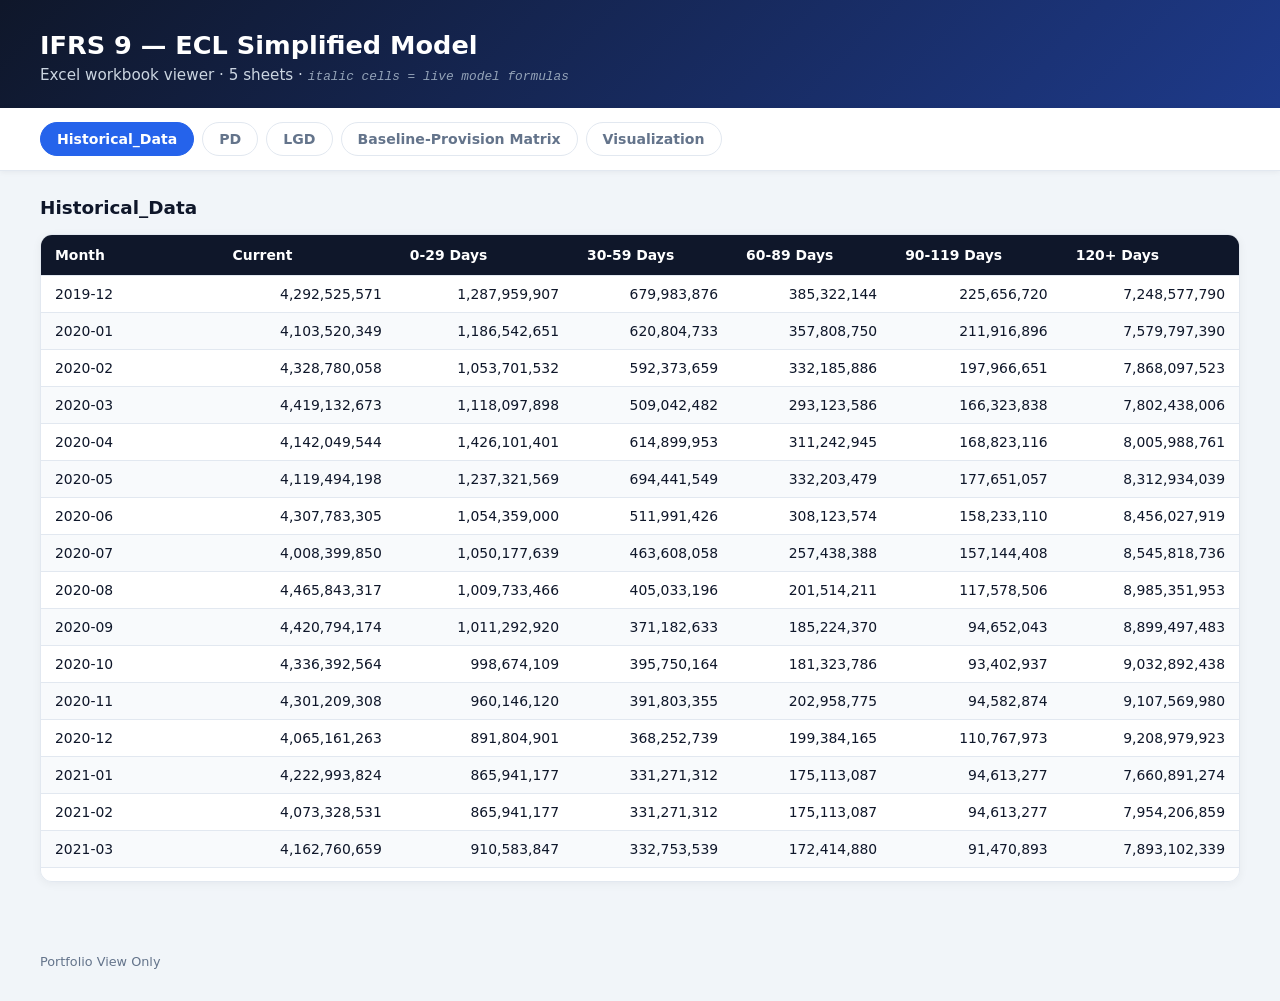
==== commit e90e3dda: "Add portfolio files" ====
--- a/excel.html
+++ b/excel.html
@@ -156,21 +156,19 @@
 <body>
 <header>
   <h1>IFRS 9 — ECL Simplified Model</h1>
-  <p>Excel workbook viewer · 6 sheets · <span class="legend-formula">italic cells = live model formulas</span></p>
+  <p>Excel workbook viewer · 5 sheets · <span class="legend-formula">italic cells = live model formulas</span></p>
 </header>
-<nav><button class="tab-btn active" data-tab="0">Historical Matrix</button>
+<nav><button class="tab-btn active" data-tab="0">Historical_Data</button>
 <button class="tab-btn" data-tab="1">PD</button>
 <button class="tab-btn" data-tab="2">LGD</button>
-<button class="tab-btn" data-tab="3">Historical-Provision Matrix</button>
-<button class="tab-btn" data-tab="4">Final ECL</button>
-<button class="tab-btn" data-tab="5">Dashboard</button></nav>
-<main><section class="tab-pane active" id="pane-0"><h2>Historical Matrix</h2><div class="table-wrap"><table class="data-table"><thead><tr><th>Month</th><th>Current</th><th>0-29 Days</th><th>30-59 Days</th><th>60-89 Days</th><th>90-119 Days</th><th>120+ Days</th></tr></thead><tbody><tr><td class="txt">2019-12</td><td class="num">4,292,525,571</td><td class="num">1,287,959,907</td><td class="num">679,983,876</td><td class="num">385,322,144</td><td class="num">225,656,720</td><td class="num">7,248,577,790</td></tr><tr><td class="txt">2020-01</td><td class="num">4,103,520,349</td><td class="num">1,186,542,651</td><td class="num">620,804,733</td><td class="num">357,808,750</td><td class="num">211,916,896</td><td class="num">7,579,797,390</td></tr><tr><td class="txt">2020-02</td><td class="num">4,328,780,058</td><td class="num">1,053,701,532</td><td class="num">592,373,659</td><td class="num">332,185,886</td><td class="num">197,966,651</td><td class="num">7,868,097,523</td></tr><tr><td class="txt">2020-03</td><td class="num">4,419,132,673</td><td class="num">1,118,097,898</td><td class="num">509,042,482</td><td class="num">293,123,586</td><td class="num">166,323,838</td><td class="num">7,802,438,006</td></tr><tr><td class="txt">2020-04</td><td class="num">4,142,049,544</td><td class="num">1,426,101,401</td><td class="num">614,899,953</td><td class="num">311,242,945</td><td class="num">168,823,116</td><td class="num">8,005,988,761</td></tr><tr><td class="txt">2020-05</td><td class="num">4,119,494,198</td><td class="num">1,237,321,569</td><td class="num">694,441,549</td><td class="num">332,203,479</td><td class="num">177,651,057</td><td class="num">8,312,934,039</td></tr><tr><td class="txt">2020-06</td><td class="num">4,307,783,305</td><td class="num">1,054,359,000</td><td class="num">511,991,426</td><td class="num">308,123,574</td><td class="num">158,233,110</td><td class="num">8,456,027,919</td></tr><tr><td class="txt">2020-07</td><td class="num">4,008,399,850</td><td class="num">1,050,177,639</td><td class="num">463,608,058</td><td class="num">257,438,388</td><td class="num">157,144,408</td><td class="num">8,545,818,736</td></tr><tr><td class="txt">2020-08</td><td class="num">4,465,843,317</td><td class="num">1,009,733,466</td><td class="num">405,033,196</td><td class="num">201,514,211</td><td class="num">117,578,506</td><td class="num">8,985,351,953</td></tr><tr><td class="txt">2020-09</td><td class="num">4,420,794,174</td><td class="num">1,011,292,920</td><td class="num">371,182,633</td><td class="num">185,224,370</td><td class="num">94,652,043</td><td class="num">8,899,497,483</td></tr><tr><td class="txt">2020-10</td><td class="num">4,336,392,564</td><td class="num">998,674,109</td><td class="num">395,750,164</td><td class="num">181,323,786</td><td class="num">93,402,937</td><td class="num">9,032,892,438</td></tr><tr><td class="txt">2020-11</td><td class="num">4,301,209,308</td><td class="num">960,146,120</td><td class="num">391,803,355</td><td class="num">202,958,775</td><td class="num">94,582,874</td><td class="num">9,107,569,980</td></tr><tr><td class="txt">2020-12</td><td class="num">4,065,161,263</td><td class="num">891,804,901</td><td class="num">368,252,739</td><td class="num">199,384,165</td><td class="num">110,767,973</td><td class="num">9,208,979,923</td></tr><tr><td class="txt">2021-01</td><td class="num">4,222,993,824</td><td class="num">865,941,177</td><td class="num">331,271,312</td><td class="num">175,113,087</td><td class="num">94,613,277</td><td class="num">7,660,891,274</td></tr><tr><td class="txt">2021-02</td><td class="num">4,073,328,531</td><td class="num">865,941,177</td><td class="num">331,271,312</td><td class="num">175,113,087</td><td class="num">94,613,277</td><td class="num">7,954,206,859</td></tr><tr><td class="txt">2021-03</td><td class="num">4,162,760,659</td><td class="num">910,583,847</td><td class="num">332,753,539</td><td class="num">172,414,880</td><td class="num">91,470,893</td><td class="num">7,893,102,339</td></tr><tr><td class="txt">2021-04</td><td class="num">4,275,095,264</td><td class="num">869,372,594</td><td class="num">338,781,271</td><td class="num">171,683,612</td><td class="num">86,010,041</td><td class="num">7,856,306,421</td></tr><tr><td class="txt">2021-05</td><td class="num">3,882,840,131</td><td class="num">934,096,825</td><td class="num">341,722,492</td><td class="num">185,933,064</td><td class="num">87,820,218</td><td class="num">8,138,911,238</td></tr><tr><td class="txt">2021-06</td><td class="num">4,071,912,293</td><td class="num">800,178,890</td><td class="num">309,873,922</td><td class="num">159,435,676</td><td class="num">68,599,264</td><td class="num">8,242,177,093</td></tr><tr><td class="txt">2021-07</td><td class="num">3,856,598,320</td><td class="num">1,038,303,908</td><td class="num">323,698,685</td><td class="num">174,057,611</td><td class="num">76,811,961</td><td class="num">8,395,838,886</td></tr><tr><td class="txt">2021-08</td><td class="num">3,782,079,034</td><td class="num">862,398,824</td><td class="num">351,469,193</td><td class="num">170,563,652</td><td class="num">82,304,725</td><td class="num">8,479,886,819</td></tr><tr><td class="txt">2021-09</td><td class="num">3,956,655,554</td><td class="num">890,214,355</td><td class="num">348,496,138</td><td class="num">188,180,800</td><td class="num">78,350,794</td><td class="num">8,444,261,300</td></tr><tr><td class="txt">2021-10</td><td class="num">3,731,843,956</td><td class="num">918,440,356</td><td class="num">322,974,959</td><td class="num">167,421,088</td><td class="num">76,117,801</td><td class="num">8,738,583,274</td></tr><tr><td class="txt">2021-11</td><td class="num">3,589,149,663</td><td class="num">990,955,816</td><td class="num">329,703,252</td><td class="num">178,587,199</td><td class="num">84,737,908</td><td class="num">8,896,599,352</td></tr><tr><td class="txt">2021-12</td><td class="num">3,375,552,723</td><td class="num">854,474,236</td><td class="num">326,371,250</td><td class="num">172,625,891</td><td class="num">81,069,512</td><td class="num">7,078,938,085</td></tr><tr><td class="txt">2022-01</td><td class="num">3,447,048,084</td><td class="num">800,347,368</td><td class="num">304,506,480</td><td class="num">171,513,952</td><td class="num">81,540,754</td><td class="num">7,230,119,239</td></tr><tr><td class="txt">2022-02</td><td class="num">3,745,926,008</td><td class="num">800,153,558</td><td class="num">299,379,376</td><td class="num">163,986,665</td><td class="num">76,557,706</td><td class="num">7,179,480,157</td></tr><tr><td class="txt">2022-03</td><td class="num">3,609,541,124</td><td class="num">753,311,349</td><td class="num">304,599,524</td><td class="num">161,014,510</td><td class="num">74,099,947</td><td class="num">7,503,790,605</td></tr><tr><td class="txt">2022-04</td><td class="num">3,295,404,709</td><td class="num">902,386,052</td><td class="num">335,189,305</td><td class="num">178,688,753</td><td class="num">77,686,622</td><td class="num">7,648,715,886</td></tr><tr><td class="txt">2022-05</td><td class="num">2,533,074,940</td><td class="num">791,861,897</td><td class="num">348,968,840</td><td class="num">192,501,672</td><td class="num">86,386,962</td><td class="num">7,614,181,509</td></tr><tr><td class="txt">2022-06</td><td class="num">3,654,463,694</td><td class="num">804,602,864</td><td class="num">331,828,473</td><td class="num">187,972,599</td><td class="num">78,361,481</td><td class="num">6,877,423,058</td></tr><tr><td class="txt">2022-07</td><td class="num">4,670,786,069</td><td class="num">872,045,144</td><td class="num">357,409,368</td><td class="num">195,027,128</td><td class="num">91,863,179</td><td class="num">7,046,603,705</td></tr><tr><td class="txt">2022-08</td><td class="num">4,708,060,430</td><td class="num">900,929,837</td><td class="num">391,598,018</td><td class="num">196,628,497</td><td class="num">81,899,721</td><td class="num">7,140,976,709</td></tr><tr><td class="txt">2022-09</td><td class="num">3,601,999,436</td><td class="num">896,570,550</td><td class="num">400,212,748</td><td class="num">225,876,329</td><td class="num">96,905,569</td><td class="num">7,285,435,645</td></tr><tr><td class="txt">2022-10</td><td class="num">3,582,699,430</td><td class="num">885,755,653</td><td class="num">399,345,296</td><td class="num">215,297,018</td><td class="num">100,573,254</td><td class="num">7,374,217,316</td></tr><tr><td class="txt">2022-11</td><td class="num">3,586,371,752</td><td class="num">1,062,268,826</td><td class="num">427,498,751</td><td class="num">249,923,675</td><td class="num">126,115,481</td><td class="num">7,596,039,072</td></tr><tr><td class="txt">2022-12</td><td class="num">3,682,315,401</td><td class="num">638,698,827</td><td class="num">292,634,879</td><td class="num">183,689,295</td><td class="num">82,763,025</td><td class="num">6,815,765,401</td></tr><tr><td class="txt">2023-01</td><td class="num">3,472,863,163</td><td class="num">612,742,597</td><td class="num">305,795,277</td><td class="num">169,472,976</td><td class="num">69,760,844</td><td class="num">7,098,354,887</td></tr><tr><td class="txt">2023-02</td><td class="num">3,440,122,351</td><td class="num">607,702,573</td><td class="num">303,151,521</td><td class="num">168,020,743</td><td class="num">69,201,953</td><td class="num">7,321,669,798</td></tr><tr><td class="txt">2023-03</td><td class="num">3,322,572,692</td><td class="num">589,607,323</td><td class="num">293,659,618</td><td class="num">162,806,777</td><td class="num">67,195,359</td><td class="num">7,295,312,851</td></tr><tr><td class="txt">2023-04</td><td class="num">2,851,064,279</td><td class="num">517,024,701</td><td class="num">255,586,245</td><td class="num">141,892,816</td><td class="num">59,146,627</td><td class="num">7,916,693,839</td></tr><tr><td class="txt">2023-05</td><td class="num">2,656,439,214</td><td class="num">487,064,689</td><td class="num">239,870,656</td><td class="num">133,260,137</td><td class="num">55,824,343</td><td class="num">7,981,820,028</td></tr><tr><td class="txt">2023-06</td><td class="num">2,783,804,290</td><td class="num">506,670,896</td><td class="num">250,155,134</td><td class="num">138,909,470</td><td class="num">57,998,487</td><td class="num">6,947,390,913</td></tr><tr><td class="txt">2023-07</td><td class="num">3,224,998,338</td><td class="num">574,587,013</td><td class="num">285,780,682</td><td class="num">158,478,824</td><td class="num">65,529,748</td><td class="num">6,610,306,664</td></tr><tr><td class="txt">2023-08</td><td class="num">3,211,215,362</td><td class="num">552,643,837</td><td class="num">278,232,641</td><td class="num">153,952,753</td><td class="num">62,636,449</td><td class="num">6,688,113,919</td></tr><tr><td class="txt">2023-09</td><td class="num">3,571,797,121</td><td class="num">608,150,735</td><td class="num">307,348,906</td><td class="num">169,946,513</td><td class="num">68,791,644</td><td class="num">6,726,077,246</td></tr><tr><td class="txt">2023-10</td><td class="num">3,571,797,121</td><td class="num">608,150,735</td><td class="num">307,348,906</td><td class="num">169,946,513</td><td class="num">68,791,644</td><td class="num">6,726,077,246</td></tr><tr><td class="txt">2023-11</td><td class="num">3,267,587,219</td><td class="num">540,694,349</td><td class="num">309,100,466</td><td class="num">162,286,323</td><td class="num">58,618,251</td><td class="num">7,066,623,716</td></tr><tr><td class="txt">2023-12</td><td class="num">3,390,918,564</td><td class="num">562,107,700</td><td class="num">325,393,543</td><td class="num">196,998,836</td><td class="num">79,320,148</td><td class="num">5,407,979,258</td></tr><tr><td class="txt">2024-01</td><td class="num">4,036,416,877</td><td class="num">533,063,090</td><td class="num">325,864,770</td><td class="num">202,991,889</td><td class="num">84,320,862</td><td class="num">5,359,494,252</td></tr><tr><td class="txt">2024-02</td><td class="num">3,905,306,768</td><td class="num">627,345,296</td><td class="num">330,301,135</td><td class="num">193,360,550</td><td class="num">83,133,614</td><td class="num">5,553,097,475</td></tr><tr><td class="txt">2024-03</td><td class="num">3,832,030,096</td><td class="num">649,072,596</td><td class="num">381,704,440</td><td class="num">206,401,812</td><td class="num">90,698,069</td><td class="num">5,654,299,708</td></tr><tr><td class="txt">2024-04</td><td class="num">3,828,840,971</td><td class="num">682,500,266</td><td class="num">407,601,068</td><td class="num">233,995,563</td><td class="num">81,851,401</td><td class="num">5,801,031,776</td></tr><tr><td class="txt">2024-05</td><td class="num">3,675,923,564</td><td class="num">628,693,771</td><td class="num">381,884,626</td><td class="num">229,805,650</td><td class="num">86,308,013</td><td class="num">5,982,383,455</td></tr><tr><td class="txt">2024-06</td><td class="num">3,639,590,466</td><td class="num">639,459,748</td><td class="num">391,226,604</td><td class="num">223,836,326</td><td class="num">92,954,944</td><td class="num">6,106,982,651</td></tr><tr><td class="txt">2024-07</td><td class="num">3,816,573,097</td><td class="num">602,197,608</td><td class="num">387,701,578</td><td class="num">239,308,527</td><td class="num">94,706,645</td><td class="num">6,279,772,130</td></tr><tr><td class="txt">2024-08</td><td class="num">4,044,551,883</td><td class="num">584,286,669</td><td class="num">364,222,131</td><td class="num">227,745,911</td><td class="num">107,103,336</td><td class="num">6,439,131,093</td></tr><tr><td class="txt">2024-09</td><td class="num">4,038,922,262</td><td class="num">634,147,822</td><td class="num">372,409,319</td><td class="num">210,594,211</td><td class="num">90,748,097</td><td class="num">6,586,471,433</td></tr><tr><td class="txt">2024-10</td><td class="num">3,912,888,119</td><td class="num">608,663,755</td><td class="num">388,563,366</td><td class="num">224,748,321</td><td class="num">93,416,592</td><td class="num">6,756,042,021</td></tr><tr><td class="txt">2024-11</td><td class="num">3,951,430,118</td><td class="num">601,130,588</td><td class="num">383,564,856</td><td class="num">231,641,052</td><td class="num">84,058,275</td><td class="num">6,888,360,888</td></tr><tr><td class="txt">2024-12</td><td class="num">4,163,961,493</td><td class="num">616,954,104</td><td class="num">375,754,287</td><td class="num">221,572,031</td><td class="num">84,639,897</td><td class="num">5,786,624,318</td></tr></tbody></table></div></section>
+<button class="tab-btn" data-tab="3">Baseline-Provision Matrix</button>
+<button class="tab-btn" data-tab="4">Visualization</button></nav>
+<main><section class="tab-pane active" id="pane-0"><h2>Historical_Data</h2><div class="table-wrap"><table class="data-table"><thead><tr><th>Month</th><th>Current</th><th>0-29 Days</th><th>30-59 Days</th><th>60-89 Days</th><th>90-119 Days</th><th>120+ Days</th></tr></thead><tbody><tr><td class="txt">2019-12</td><td class="num">4,292,525,571</td><td class="num">1,287,959,907</td><td class="num">679,983,876</td><td class="num">385,322,144</td><td class="num">225,656,720</td><td class="num">7,248,577,790</td></tr><tr><td class="txt">2020-01</td><td class="num">4,103,520,349</td><td class="num">1,186,542,651</td><td class="num">620,804,733</td><td class="num">357,808,750</td><td class="num">211,916,896</td><td class="num">7,579,797,390</td></tr><tr><td class="txt">2020-02</td><td class="num">4,328,780,058</td><td class="num">1,053,701,532</td><td class="num">592,373,659</td><td class="num">332,185,886</td><td class="num">197,966,651</td><td class="num">7,868,097,523</td></tr><tr><td class="txt">2020-03</td><td class="num">4,419,132,673</td><td class="num">1,118,097,898</td><td class="num">509,042,482</td><td class="num">293,123,586</td><td class="num">166,323,838</td><td class="num">7,802,438,006</td></tr><tr><td class="txt">2020-04</td><td class="num">4,142,049,544</td><td class="num">1,426,101,401</td><td class="num">614,899,953</td><td class="num">311,242,945</td><td class="num">168,823,116</td><td class="num">8,005,988,761</td></tr><tr><td class="txt">2020-05</td><td class="num">4,119,494,198</td><td class="num">1,237,321,569</td><td class="num">694,441,549</td><td class="num">332,203,479</td><td class="num">177,651,057</td><td class="num">8,312,934,039</td></tr><tr><td class="txt">2020-06</td><td class="num">4,307,783,305</td><td class="num">1,054,359,000</td><td class="num">511,991,426</td><td class="num">308,123,574</td><td class="num">158,233,110</td><td class="num">8,456,027,919</td></tr><tr><td class="txt">2020-07</td><td class="num">4,008,399,850</td><td class="num">1,050,177,639</td><td class="num">463,608,058</td><td class="num">257,438,388</td><td class="num">157,144,408</td><td class="num">8,545,818,736</td></tr><tr><td class="txt">2020-08</td><td class="num">4,465,843,317</td><td class="num">1,009,733,466</td><td class="num">405,033,196</td><td class="num">201,514,211</td><td class="num">117,578,506</td><td class="num">8,985,351,953</td></tr><tr><td class="txt">2020-09</td><td class="num">4,420,794,174</td><td class="num">1,011,292,920</td><td class="num">371,182,633</td><td class="num">185,224,370</td><td class="num">94,652,043</td><td class="num">8,899,497,483</td></tr><tr><td class="txt">2020-10</td><td class="num">4,336,392,564</td><td class="num">998,674,109</td><td class="num">395,750,164</td><td class="num">181,323,786</td><td class="num">93,402,937</td><td class="num">9,032,892,438</td></tr><tr><td class="txt">2020-11</td><td class="num">4,301,209,308</td><td class="num">960,146,120</td><td class="num">391,803,355</td><td class="num">202,958,775</td><td class="num">94,582,874</td><td class="num">9,107,569,980</td></tr><tr><td class="txt">2020-12</td><td class="num">4,065,161,263</td><td class="num">891,804,901</td><td class="num">368,252,739</td><td class="num">199,384,165</td><td class="num">110,767,973</td><td class="num">9,208,979,923</td></tr><tr><td class="txt">2021-01</td><td class="num">4,222,993,824</td><td class="num">865,941,177</td><td class="num">331,271,312</td><td class="num">175,113,087</td><td class="num">94,613,277</td><td class="num">7,660,891,274</td></tr><tr><td class="txt">2021-02</td><td class="num">4,073,328,531</td><td class="num">865,941,177</td><td class="num">331,271,312</td><td class="num">175,113,087</td><td class="num">94,613,277</td><td class="num">7,954,206,859</td></tr><tr><td class="txt">2021-03</td><td class="num">4,162,760,659</td><td class="num">910,583,847</td><td class="num">332,753,539</td><td class="num">172,414,880</td><td class="num">91,470,893</td><td class="num">7,893,102,339</td></tr><tr><td class="txt">2021-04</td><td class="num">4,275,095,264</td><td class="num">869,372,594</td><td class="num">338,781,271</td><td class="num">171,683,612</td><td class="num">86,010,041</td><td class="num">7,856,306,421</td></tr><tr><td class="txt">2021-05</td><td class="num">3,882,840,131</td><td class="num">934,096,825</td><td class="num">341,722,492</td><td class="num">185,933,064</td><td class="num">87,820,218</td><td class="num">8,138,911,238</td></tr><tr><td class="txt">2021-06</td><td class="num">4,071,912,293</td><td class="num">800,178,890</td><td class="num">309,873,922</td><td class="num">159,435,676</td><td class="num">68,599,264</td><td class="num">8,242,177,093</td></tr><tr><td class="txt">2021-07</td><td class="num">3,856,598,320</td><td class="num">1,038,303,908</td><td class="num">323,698,685</td><td class="num">174,057,611</td><td class="num">76,811,961</td><td class="num">8,395,838,886</td></tr><tr><td class="txt">2021-08</td><td class="num">3,782,079,034</td><td class="num">862,398,824</td><td class="num">351,469,193</td><td class="num">170,563,652</td><td class="num">82,304,725</td><td class="num">8,479,886,819</td></tr><tr><td class="txt">2021-09</td><td class="num">3,956,655,554</td><td class="num">890,214,355</td><td class="num">348,496,138</td><td class="num">188,180,800</td><td class="num">78,350,794</td><td class="num">8,444,261,300</td></tr><tr><td class="txt">2021-10</td><td class="num">3,731,843,956</td><td class="num">918,440,356</td><td class="num">322,974,959</td><td class="num">167,421,088</td><td class="num">76,117,801</td><td class="num">8,738,583,274</td></tr><tr><td class="txt">2021-11</td><td class="num">3,589,149,663</td><td class="num">990,955,816</td><td class="num">329,703,252</td><td class="num">178,587,199</td><td class="num">84,737,908</td><td class="num">8,896,599,352</td></tr><tr><td class="txt">2021-12</td><td class="num">3,375,552,723</td><td class="num">854,474,236</td><td class="num">326,371,250</td><td class="num">172,625,891</td><td class="num">81,069,512</td><td class="num">7,078,938,085</td></tr><tr><td class="txt">2022-01</td><td class="num">3,447,048,084</td><td class="num">800,347,368</td><td class="num">304,506,480</td><td class="num">171,513,952</td><td class="num">81,540,754</td><td class="num">7,230,119,239</td></tr><tr><td class="txt">2022-02</td><td class="num">3,745,926,008</td><td class="num">800,153,558</td><td class="num">299,379,376</td><td class="num">163,986,665</td><td class="num">76,557,706</td><td class="num">7,179,480,157</td></tr><tr><td class="txt">2022-03</td><td class="num">3,609,541,124</td><td class="num">753,311,349</td><td class="num">304,599,524</td><td class="num">161,014,510</td><td class="num">74,099,947</td><td class="num">7,503,790,605</td></tr><tr><td class="txt">2022-04</td><td class="num">3,295,404,709</td><td class="num">902,386,052</td><td class="num">335,189,305</td><td class="num">178,688,753</td><td class="num">77,686,622</td><td class="num">7,648,715,886</td></tr><tr><td class="txt">2022-05</td><td class="num">2,533,074,940</td><td class="num">791,861,897</td><td class="num">348,968,840</td><td class="num">192,501,672</td><td class="num">86,386,962</td><td class="num">7,614,181,509</td></tr><tr><td class="txt">2022-06</td><td class="num">3,654,463,694</td><td class="num">804,602,864</td><td class="num">331,828,473</td><td class="num">187,972,599</td><td class="num">78,361,481</td><td class="num">6,877,423,058</td></tr><tr><td class="txt">2022-07</td><td class="num">4,670,786,069</td><td class="num">872,045,144</td><td class="num">357,409,368</td><td class="num">195,027,128</td><td class="num">91,863,179</td><td class="num">7,046,603,705</td></tr><tr><td class="txt">2022-08</td><td class="num">4,708,060,430</td><td class="num">900,929,837</td><td class="num">391,598,018</td><td class="num">196,628,497</td><td class="num">81,899,721</td><td class="num">7,140,976,709</td></tr><tr><td class="txt">2022-09</td><td class="num">3,601,999,436</td><td class="num">896,570,550</td><td class="num">400,212,748</td><td class="num">225,876,329</td><td class="num">96,905,569</td><td class="num">7,285,435,645</td></tr><tr><td class="txt">2022-10</td><td class="num">3,582,699,430</td><td class="num">885,755,653</td><td class="num">399,345,296</td><td class="num">215,297,018</td><td class="num">100,573,254</td><td class="num">7,374,217,316</td></tr><tr><td class="txt">2022-11</td><td class="num">3,586,371,752</td><td class="num">1,062,268,826</td><td class="num">427,498,751</td><td class="num">249,923,675</td><td class="num">126,115,481</td><td class="num">7,596,039,072</td></tr><tr><td class="txt">2022-12</td><td class="num">3,682,315,401</td><td class="num">638,698,827</td><td class="num">292,634,879</td><td class="num">183,689,295</td><td class="num">82,763,025</td><td class="num">6,815,765,401</td></tr><tr><td class="txt">2023-01</td><td class="num">3,472,863,163</td><td class="num">612,742,597</td><td class="num">305,795,277</td><td class="num">169,472,976</td><td class="num">69,760,844</td><td class="num">7,098,354,887</td></tr><tr><td class="txt">2023-02</td><td class="num">3,440,122,351</td><td class="num">607,702,573</td><td class="num">303,151,521</td><td class="num">168,020,743</td><td class="num">69,201,953</td><td class="num">7,321,669,798</td></tr><tr><td class="txt">2023-03</td><td class="num">3,322,572,692</td><td class="num">589,607,323</td><td class="num">293,659,618</td><td class="num">162,806,777</td><td class="num">67,195,359</td><td class="num">7,295,312,851</td></tr><tr><td class="txt">2023-04</td><td class="num">2,851,064,279</td><td class="num">517,024,701</td><td class="num">255,586,245</td><td class="num">141,892,816</td><td class="num">59,146,627</td><td class="num">7,916,693,839</td></tr><tr><td class="txt">2023-05</td><td class="num">2,656,439,214</td><td class="num">487,064,689</td><td class="num">239,870,656</td><td class="num">133,260,137</td><td class="num">55,824,343</td><td class="num">7,981,820,028</td></tr><tr><td class="txt">2023-06</td><td class="num">2,783,804,290</td><td class="num">506,670,896</td><td class="num">250,155,134</td><td class="num">138,909,470</td><td class="num">57,998,487</td><td class="num">6,947,390,913</td></tr><tr><td class="txt">2023-07</td><td class="num">3,224,998,338</td><td class="num">574,587,013</td><td class="num">285,780,682</td><td class="num">158,478,824</td><td class="num">65,529,748</td><td class="num">6,610,306,664</td></tr><tr><td class="txt">2023-08</td><td class="num">3,211,215,362</td><td class="num">552,643,837</td><td class="num">278,232,641</td><td class="num">153,952,753</td><td class="num">62,636,449</td><td class="num">6,688,113,919</td></tr><tr><td class="txt">2023-09</td><td class="num">3,571,797,121</td><td class="num">608,150,735</td><td class="num">307,348,906</td><td class="num">169,946,513</td><td class="num">68,791,644</td><td class="num">6,726,077,246</td></tr><tr><td class="txt">2023-10</td><td class="num">3,571,797,121</td><td class="num">608,150,735</td><td class="num">307,348,906</td><td class="num">169,946,513</td><td class="num">68,791,644</td><td class="num">6,726,077,246</td></tr><tr><td class="txt">2023-11</td><td class="num">3,267,587,219</td><td class="num">540,694,349</td><td class="num">309,100,466</td><td class="num">162,286,323</td><td class="num">58,618,251</td><td class="num">7,066,623,716</td></tr><tr><td class="txt">2023-12</td><td class="num">3,390,918,564</td><td class="num">562,107,700</td><td class="num">325,393,543</td><td class="num">196,998,836</td><td class="num">79,320,148</td><td class="num">5,407,979,258</td></tr><tr><td class="txt">2024-01</td><td class="num">4,036,416,877</td><td class="num">533,063,090</td><td class="num">325,864,770</td><td class="num">202,991,889</td><td class="num">84,320,862</td><td class="num">5,359,494,252</td></tr><tr><td class="txt">2024-02</td><td class="num">3,905,306,768</td><td class="num">627,345,296</td><td class="num">330,301,135</td><td class="num">193,360,550</td><td class="num">83,133,614</td><td class="num">5,553,097,475</td></tr><tr><td class="txt">2024-03</td><td class="num">3,832,030,096</td><td class="num">649,072,596</td><td class="num">381,704,440</td><td class="num">206,401,812</td><td class="num">90,698,069</td><td class="num">5,654,299,708</td></tr><tr><td class="txt">2024-04</td><td class="num">3,828,840,971</td><td class="num">682,500,266</td><td class="num">407,601,068</td><td class="num">233,995,563</td><td class="num">81,851,401</td><td class="num">5,801,031,776</td></tr><tr><td class="txt">2024-05</td><td class="num">3,675,923,564</td><td class="num">628,693,771</td><td class="num">381,884,626</td><td class="num">229,805,650</td><td class="num">86,308,013</td><td class="num">5,982,383,455</td></tr><tr><td class="txt">2024-06</td><td class="num">3,639,590,466</td><td class="num">639,459,748</td><td class="num">391,226,604</td><td class="num">223,836,326</td><td class="num">92,954,944</td><td class="num">6,106,982,651</td></tr><tr><td class="txt">2024-07</td><td class="num">3,816,573,097</td><td class="num">602,197,608</td><td class="num">387,701,578</td><td class="num">239,308,527</td><td class="num">94,706,645</td><td class="num">6,279,772,130</td></tr><tr><td class="txt">2024-08</td><td class="num">4,044,551,883</td><td class="num">584,286,669</td><td class="num">364,222,131</td><td class="num">227,745,911</td><td class="num">107,103,336</td><td class="num">6,439,131,093</td></tr><tr><td class="txt">2024-09</td><td class="num">4,038,922,262</td><td class="num">634,147,822</td><td class="num">372,409,319</td><td class="num">210,594,211</td><td class="num">90,748,097</td><td class="num">6,586,471,433</td></tr><tr><td class="txt">2024-10</td><td class="num">3,912,888,119</td><td class="num">608,663,755</td><td class="num">388,563,366</td><td class="num">224,748,321</td><td class="num">93,416,592</td><td class="num">6,756,042,021</td></tr><tr><td class="txt">2024-11</td><td class="num">3,951,430,118</td><td class="num">601,130,588</td><td class="num">383,564,856</td><td class="num">231,641,052</td><td class="num">84,058,275</td><td class="num">6,888,360,888</td></tr><tr><td class="txt">2024-12</td><td class="num">4,163,961,493</td><td class="num">616,954,104</td><td class="num">375,754,287</td><td class="num">221,572,031</td><td class="num">84,639,897</td><td class="num">5,786,624,318</td></tr></tbody></table></div></section>
 <section class="tab-pane" id="pane-1"><h2>PD</h2><div class="table-wrap"><table class="data-table"><thead><tr><th>Month</th><th>Current → 0-29</th><th>0-29 → 30-59</th><th>30-59 → 60-89</th><th>60-89 → 90-119</th><th>90-119 → 120+</th></tr></thead><tbody><tr><td class="txt">2020-01</td><td class="num">27.642%</td><td class="num">48.201%</td><td class="num">52.620%</td><td class="num">54.997%</td><td class="num">100.000%</td></tr><tr><td class="txt">2020-02</td><td class="num">25.678%</td><td class="num">49.924%</td><td class="num">53.509%</td><td class="num">55.328%</td><td class="num">100.000%</td></tr><tr><td class="txt">2020-03</td><td class="num">25.829%</td><td class="num">48.310%</td><td class="num">49.483%</td><td class="num">50.070%</td><td class="num">100.000%</td></tr><tr><td class="txt">2020-04</td><td class="num">32.271%</td><td class="num">54.995%</td><td class="num">61.143%</td><td class="num">57.595%</td><td class="num">100.000%</td></tr><tr><td class="txt">2020-05</td><td class="num">29.872%</td><td class="num">48.695%</td><td class="num">54.026%</td><td class="num">57.078%</td><td class="num">100.000%</td></tr><tr><td class="txt">2020-06</td><td class="num">25.594%</td><td class="num">41.379%</td><td class="num">44.370%</td><td class="num">47.631%</td><td class="num">100.000%</td></tr><tr><td class="txt">2020-07</td><td class="num">24.379%</td><td class="num">43.971%</td><td class="num">50.282%</td><td class="num">51.000%</td><td class="num">100.000%</td></tr><tr><td class="txt">2020-08</td><td class="num">25.190%</td><td class="num">38.568%</td><td class="num">43.467%</td><td class="num">45.672%</td><td class="num">100.000%</td></tr><tr><td class="txt">2020-09</td><td class="num">22.645%</td><td class="num">36.760%</td><td class="num">45.731%</td><td class="num">46.970%</td><td class="num">100.000%</td></tr><tr><td class="txt">2020-10</td><td class="num">22.590%</td><td class="num">39.133%</td><td class="num">48.850%</td><td class="num">50.427%</td><td class="num">100.000%</td></tr><tr><td class="txt">2020-11</td><td class="num">22.142%</td><td class="num">39.232%</td><td class="num">51.285%</td><td class="num">52.162%</td><td class="num">100.000%</td></tr><tr><td class="txt">2020-12</td><td class="num">20.734%</td><td class="num">38.354%</td><td class="num">50.889%</td><td class="num">54.577%</td><td class="num">100.000%</td></tr><tr><td class="txt">2021-01</td><td class="num">21.302%</td><td class="num">37.146%</td><td class="num">47.552%</td><td class="num">47.453%</td><td class="num">100.000%</td></tr><tr><td class="txt">2021-02</td><td class="num">20.505%</td><td class="num">38.256%</td><td class="num">52.861%</td><td class="num">54.030%</td><td class="num">100.000%</td></tr><tr><td class="txt">2021-03</td><td class="num">22.355%</td><td class="num">38.427%</td><td class="num">52.046%</td><td class="num">52.235%</td><td class="num">100.000%</td></tr><tr><td class="txt">2021-04</td><td class="num">20.885%</td><td class="num">37.205%</td><td class="num">51.595%</td><td class="num">49.886%</td><td class="num">100.000%</td></tr><tr><td class="txt">2021-05</td><td class="num">21.850%</td><td class="num">39.307%</td><td class="num">54.883%</td><td class="num">51.152%</td><td class="num">100.000%</td></tr><tr><td class="txt">2021-06</td><td class="num">20.608%</td><td class="num">33.174%</td><td class="num">46.656%</td><td class="num">36.895%</td><td class="num">100.000%</td></tr><tr><td class="txt">2021-07</td><td class="num">25.499%</td><td class="num">40.453%</td><td class="num">56.170%</td><td class="num">48.177%</td><td class="num">100.000%</td></tr><tr><td class="txt">2021-08</td><td class="num">22.362%</td><td class="num">33.850%</td><td class="num">52.692%</td><td class="num">47.286%</td><td class="num">100.000%</td></tr><tr><td class="txt">2021-09</td><td class="num">23.538%</td><td class="num">40.410%</td><td class="num">53.541%</td><td class="num">45.936%</td><td class="num">100.000%</td></tr><tr><td class="txt">2021-10</td><td class="num">23.213%</td><td class="num">36.281%</td><td class="num">48.041%</td><td class="num">40.449%</td><td class="num">100.000%</td></tr><tr><td class="txt">2021-11</td><td class="num">26.554%</td><td class="num">35.898%</td><td class="num">55.294%</td><td class="num">50.614%</td><td class="num">100.000%</td></tr><tr><td class="txt">2021-12</td><td class="num">23.807%</td><td class="num">32.935%</td><td class="num">52.358%</td><td class="num">45.395%</td><td class="num">100.000%</td></tr><tr><td class="txt">2022-01</td><td class="num">23.710%</td><td class="num">35.637%</td><td class="num">52.552%</td><td class="num">47.236%</td><td class="num">100.000%</td></tr><tr><td class="txt">2022-02</td><td class="num">23.213%</td><td class="num">37.406%</td><td class="num">53.853%</td><td class="num">44.636%</td><td class="num">100.000%</td></tr><tr><td class="txt">2022-03</td><td class="num">20.110%</td><td class="num">38.068%</td><td class="num">53.783%</td><td class="num">45.187%</td><td class="num">100.000%</td></tr><tr><td class="txt">2022-04</td><td class="num">25.000%</td><td class="num">44.495%</td><td class="num">58.664%</td><td class="num">48.248%</td><td class="num">100.000%</td></tr><tr><td class="txt">2022-05</td><td class="num">24.029%</td><td class="num">38.672%</td><td class="num">57.431%</td><td class="num">48.345%</td><td class="num">100.000%</td></tr><tr><td class="txt">2022-06</td><td class="num">31.764%</td><td class="num">41.905%</td><td class="num">53.865%</td><td class="num">40.707%</td><td class="num">100.000%</td></tr><tr><td class="txt">2022-07</td><td class="num">23.862%</td><td class="num">44.421%</td><td class="num">58.773%</td><td class="num">48.871%</td><td class="num">100.000%</td></tr><tr><td class="txt">2022-08</td><td class="num">19.289%</td><td class="num">44.906%</td><td class="num">55.015%</td><td class="num">41.994%</td><td class="num">100.000%</td></tr><tr><td class="txt">2022-09</td><td class="num">19.043%</td><td class="num">44.422%</td><td class="num">57.681%</td><td class="num">49.284%</td><td class="num">100.000%</td></tr><tr><td class="txt">2022-10</td><td class="num">24.591%</td><td class="num">44.541%</td><td class="num">53.796%</td><td class="num">44.526%</td><td class="num">100.000%</td></tr><tr><td class="txt">2022-11</td><td class="num">29.650%</td><td class="num">48.264%</td><td class="num">62.583%</td><td class="num">58.577%</td><td class="num">100.000%</td></tr><tr><td class="txt">2022-12</td><td class="num">17.809%</td><td class="num">27.548%</td><td class="num">42.968%</td><td class="num">33.115%</td><td class="num">100.000%</td></tr><tr><td class="txt">2023-01</td><td class="num">16.640%</td><td class="num">47.878%</td><td class="num">57.913%</td><td class="num">37.978%</td><td class="num">100.000%</td></tr><tr><td class="txt">2023-02</td><td class="num">17.499%</td><td class="num">49.475%</td><td class="num">54.945%</td><td class="num">40.834%</td><td class="num">100.000%</td></tr><tr><td class="txt">2023-03</td><td class="num">17.139%</td><td class="num">48.323%</td><td class="num">53.705%</td><td class="num">39.992%</td><td class="num">100.000%</td></tr><tr><td class="txt">2023-04</td><td class="num">15.561%</td><td class="num">43.349%</td><td class="num">48.319%</td><td class="num">36.329%</td><td class="num">100.000%</td></tr><tr><td class="txt">2023-05</td><td class="num">17.084%</td><td class="num">46.394%</td><td class="num">52.139%</td><td class="num">39.343%</td><td class="num">100.000%</td></tr><tr><td class="txt">2023-06</td><td class="num">19.073%</td><td class="num">51.360%</td><td class="num">57.910%</td><td class="num">43.523%</td><td class="num">100.000%</td></tr><tr><td class="txt">2023-07</td><td class="num">20.640%</td><td class="num">56.404%</td><td class="num">63.352%</td><td class="num">47.174%</td><td class="num">100.000%</td></tr><tr><td class="txt">2023-08</td><td class="num">17.136%</td><td class="num">48.423%</td><td class="num">53.871%</td><td class="num">39.524%</td><td class="num">100.000%</td></tr><tr><td class="txt">2023-09</td><td class="num">18.938%</td><td class="num">55.614%</td><td class="num">61.081%</td><td class="num">44.684%</td><td class="num">100.000%</td></tr><tr><td class="txt">2023-10</td><td class="num">17.026%</td><td class="num">50.538%</td><td class="num">55.294%</td><td class="num">40.478%</td><td class="num">100.000%</td></tr><tr><td class="txt">2023-11</td><td class="num">15.138%</td><td class="num">50.826%</td><td class="num">52.802%</td><td class="num">34.492%</td><td class="num">100.000%</td></tr><tr><td class="txt">2023-12</td><td class="num">17.203%</td><td class="num">60.181%</td><td class="num">63.733%</td><td class="num">48.877%</td><td class="num">100.000%</td></tr><tr><td class="txt">2024-01</td><td class="num">15.720%</td><td class="num">57.972%</td><td class="num">62.384%</td><td class="num">42.803%</td><td class="num">100.000%</td></tr><tr><td class="txt">2024-02</td><td class="num">15.542%</td><td class="num">61.963%</td><td class="num">59.338%</td><td class="num">40.954%</td><td class="num">100.000%</td></tr><tr><td class="txt">2024-03</td><td class="num">16.620%</td><td class="num">60.844%</td><td class="num">62.489%</td><td class="num">46.906%</td><td class="num">100.000%</td></tr><tr><td class="txt">2024-04</td><td class="num">17.810%</td><td class="num">62.797%</td><td class="num">61.303%</td><td class="num">39.656%</td><td class="num">100.000%</td></tr><tr><td class="txt">2024-05</td><td class="num">16.420%</td><td class="num">55.954%</td><td class="num">56.380%</td><td class="num">36.884%</td><td class="num">100.000%</td></tr><tr><td class="txt">2024-06</td><td class="num">17.396%</td><td class="num">62.228%</td><td class="num">58.614%</td><td class="num">40.449%</td><td class="num">100.000%</td></tr><tr><td class="txt">2024-07</td><td class="num">16.546%</td><td class="num">60.630%</td><td class="num">61.169%</td><td class="num">42.311%</td><td class="num">100.000%</td></tr><tr><td class="txt">2024-08</td><td class="num">15.309%</td><td class="num">60.482%</td><td class="num">58.743%</td><td class="num">44.755%</td><td class="num">100.000%</td></tr><tr><td class="txt">2024-09</td><td class="num">15.679%</td><td class="num">63.737%</td><td class="num">57.820%</td><td class="num">39.846%</td><td class="num">100.000%</td></tr><tr><td class="txt">2024-10</td><td class="num">15.070%</td><td class="num">61.273%</td><td class="num">60.350%</td><td class="num">44.359%</td><td class="num">100.000%</td></tr><tr><td class="txt">2024-11</td><td class="num">15.363%</td><td class="num">63.018%</td><td class="num">59.615%</td><td class="num">37.401%</td><td class="num">100.000%</td></tr><tr><td class="txt">2024-12</td><td class="num">15.613%</td><td class="num">62.508%</td><td class="num">57.767%</td><td class="num">36.539%</td><td class="num">100.000%</td></tr><tr><td class="txt">Average Monthly Roll Rate</td><td class="num">21.021%</td><td class="num">46.722%</td><td class="num">54.689%</td><td class="num">45.497%</td><td class="num">100.000%</td></tr><tr><td class="txt">Cumulative PD (Smoother)</td><td class="num">2.444%</td><td class="num">11.625%</td><td class="num">24.882%</td><td class="num">45.497%</td><td class="num">100.000%</td></tr></tbody></table></div></section>
 <section class="tab-pane" id="pane-2"><h2>LGD</h2><div class="table-wrap"><table class="data-table"><thead><tr><th>Month</th><th>Opening Default</th><th>Closing Default</th><th>Write-Offs</th><th>Adj. Net Movement</th><th>New Defaults</th><th>Recoveries</th></tr></thead><tbody><tr><td class="txt">2020-01</td><td class="num">7,474,234,510</td><td class="num">7,791,714,286</td><td class="num">0</td><td class="num">317,479,776</td><td class="num">317,479,776</td><td class="num">0</td></tr><tr><td class="txt">2020-02</td><td class="num">7,791,714,286</td><td class="num">8,066,064,175</td><td class="num">0</td><td class="num">274,349,888</td><td class="num">274,349,888</td><td class="num">0</td></tr><tr><td class="txt">2020-03</td><td class="num">8,066,064,175</td><td class="num">7,968,761,844</td><td class="num">0</td><td class="num">-97,302,330</td><td class="num">0</td><td class="num">-97,302,330</td></tr><tr><td class="txt">2020-04</td><td class="num">7,968,761,844</td><td class="num">8,174,811,877</td><td class="num">0</td><td class="num">206,050,033</td><td class="num">206,050,033</td><td class="num">0</td></tr><tr><td class="txt">2020-05</td><td class="num">8,174,811,877</td><td class="num">8,490,585,096</td><td class="num">0</td><td class="num">315,773,219</td><td class="num">315,773,219</td><td class="num">0</td></tr><tr><td class="txt">2020-06</td><td class="num">8,490,585,096</td><td class="num">8,614,261,029</td><td class="num">0</td><td class="num">123,675,933</td><td class="num">123,675,933</td><td class="num">0</td></tr><tr><td class="txt">2020-07</td><td class="num">8,614,261,029</td><td class="num">8,702,963,145</td><td class="num">0</td><td class="num">88,702,116</td><td class="num">88,702,116</td><td class="num">0</td></tr><tr><td class="txt">2020-08</td><td class="num">8,702,963,145</td><td class="num">9,102,930,459</td><td class="num">0</td><td class="num">399,967,314</td><td class="num">399,967,314</td><td class="num">0</td></tr><tr><td class="txt">2020-09</td><td class="num">9,102,930,459</td><td class="num">8,994,149,526</td><td class="num">108,780,933</td><td class="num">-0</td><td class="num">0</td><td class="num">-0</td></tr><tr><td class="txt">2020-10</td><td class="num">8,994,149,526</td><td class="num">9,126,295,376</td><td class="num">0</td><td class="num">132,145,850</td><td class="num">132,145,850</td><td class="num">0</td></tr><tr><td class="txt">2020-11</td><td class="num">9,126,295,376</td><td class="num">9,202,152,854</td><td class="num">0</td><td class="num">75,857,478</td><td class="num">75,857,478</td><td class="num">0</td></tr><tr><td class="txt">2020-12</td><td class="num">9,202,152,854</td><td class="num">9,319,747,896</td><td class="num">0</td><td class="num">117,595,042</td><td class="num">117,595,042</td><td class="num">0</td></tr><tr><td class="txt">2021-01</td><td class="num">9,319,747,896</td><td class="num">7,755,504,552</td><td class="num">0</td><td class="num">-1,564,243,344</td><td class="num">0</td><td class="num">-1,564,243,344</td></tr><tr><td class="txt">2021-02</td><td class="num">7,755,504,552</td><td class="num">8,048,820,137</td><td class="num">0</td><td class="num">293,315,585</td><td class="num">293,315,585</td><td class="num">0</td></tr><tr><td class="txt">2021-03</td><td class="num">8,048,820,137</td><td class="num">7,984,573,232</td><td class="num">0</td><td class="num">-64,246,905</td><td class="num">0</td><td class="num">-64,246,905</td></tr><tr><td class="txt">2021-04</td><td class="num">7,984,573,232</td><td class="num">7,942,316,462</td><td class="num">0</td><td class="num">-42,256,769</td><td class="num">0</td><td class="num">-42,256,769</td></tr><tr><td class="txt">2021-05</td><td class="num">7,942,316,462</td><td class="num">8,226,731,456</td><td class="num">0</td><td class="num">284,414,994</td><td class="num">284,414,994</td><td class="num">0</td></tr><tr><td class="txt">2021-06</td><td class="num">8,226,731,456</td><td class="num">8,310,776,357</td><td class="num">0</td><td class="num">84,044,901</td><td class="num">84,044,901</td><td class="num">0</td></tr><tr><td class="txt">2021-07</td><td class="num">8,310,776,357</td><td class="num">8,472,650,847</td><td class="num">0</td><td class="num">161,874,491</td><td class="num">161,874,491</td><td class="num">0</td></tr><tr><td class="txt">2021-08</td><td class="num">8,472,650,847</td><td class="num">8,562,191,544</td><td class="num">0</td><td class="num">89,540,697</td><td class="num">89,540,697</td><td class="num">0</td></tr><tr><td class="txt">2021-09</td><td class="num">8,562,191,544</td><td class="num">8,522,612,095</td><td class="num">0</td><td class="num">-39,579,450</td><td class="num">0</td><td class="num">-39,579,450</td></tr><tr><td class="txt">2021-10</td><td class="num">8,522,612,095</td><td class="num">8,814,701,075</td><td class="num">0</td><td class="num">292,088,980</td><td class="num">292,088,980</td><td class="num">0</td></tr><tr><td class="txt">2021-11</td><td class="num">8,814,701,075</td><td class="num">8,981,337,261</td><td class="num">0</td><td class="num">166,636,186</td><td class="num">166,636,186</td><td class="num">0</td></tr><tr><td class="txt">2021-12</td><td class="num">8,981,337,261</td><td class="num">7,160,007,597</td><td class="num">0</td><td class="num">-1,821,329,664</td><td class="num">0</td><td class="num">-1,821,329,664</td></tr><tr><td class="txt">2022-01</td><td class="num">7,160,007,597</td><td class="num">7,311,659,994</td><td class="num">0</td><td class="num">151,652,397</td><td class="num">151,652,397</td><td class="num">0</td></tr><tr><td class="txt">2022-02</td><td class="num">7,311,659,994</td><td class="num">7,256,037,863</td><td class="num">0</td><td class="num">-55,622,130</td><td class="num">0</td><td class="num">-55,622,130</td></tr><tr><td class="txt">2022-03</td><td class="num">7,256,037,863</td><td class="num">7,577,890,552</td><td class="num">0</td><td class="num">321,852,688</td><td class="num">321,852,688</td><td class="num">0</td></tr><tr><td class="txt">2022-04</td><td class="num">7,577,890,552</td><td class="num">7,726,402,509</td><td class="num">0</td><td class="num">148,511,957</td><td class="num">148,511,957</td><td class="num">0</td></tr><tr><td class="txt">2022-05</td><td class="num">7,726,402,509</td><td class="num">7,700,568,470</td><td class="num">0</td><td class="num">-25,834,039</td><td class="num">0</td><td class="num">-25,834,039</td></tr><tr><td class="txt">2022-06</td><td class="num">7,700,568,470</td><td class="num">6,955,784,538</td><td class="num">0</td><td class="num">-744,783,932</td><td class="num">0</td><td class="num">-744,783,932</td></tr><tr><td class="txt">2022-07</td><td class="num">6,955,784,538</td><td class="num">7,138,466,884</td><td class="num">0</td><td class="num">182,682,346</td><td class="num">182,682,346</td><td class="num">0</td></tr><tr><td class="txt">2022-08</td><td class="num">7,138,466,884</td><td class="num">7,222,876,430</td><td class="num">0</td><td class="num">84,409,546</td><td class="num">84,409,546</td><td class="num">0</td></tr><tr><td class="txt">2022-09</td><td class="num">7,222,876,430</td><td class="num">7,382,341,214</td><td class="num">0</td><td class="num">159,464,784</td><td class="num">159,464,784</td><td class="num">0</td></tr><tr><td class="txt">2022-10</td><td class="num">7,382,341,214</td><td class="num">7,474,790,571</td><td class="num">0</td><td class="num">92,449,357</td><td class="num">92,449,357</td><td class="num">0</td></tr><tr><td class="txt">2022-11</td><td class="num">7,474,790,571</td><td class="num">7,722,154,553</td><td class="num">0</td><td class="num">247,363,982</td><td class="num">247,363,982</td><td class="num">0</td></tr><tr><td class="txt">2022-12</td><td class="num">7,722,154,553</td><td class="num">6,898,528,427</td><td class="num">0</td><td class="num">-823,626,126</td><td class="num">0</td><td class="num">-823,626,126</td></tr><tr><td class="txt">2023-01</td><td class="num">6,898,528,427</td><td class="num">7,168,115,731</td><td class="num">0</td><td class="num">269,587,304</td><td class="num">269,587,304</td><td class="num">0</td></tr><tr><td class="txt">2023-02</td><td class="num">7,168,115,731</td><td class="num">7,390,871,751</td><td class="num">0</td><td class="num">222,756,020</td><td class="num">222,756,020</td><td class="num">0</td></tr><tr><td class="txt">2023-03</td><td class="num">7,390,871,751</td><td class="num">7,362,508,210</td><td class="num">0</td><td class="num">-28,363,541</td><td class="num">0</td><td class="num">-28,363,541</td></tr><tr><td class="txt">2023-04</td><td class="num">7,362,508,210</td><td class="num">7,975,840,466</td><td class="num">0</td><td class="num">613,332,256</td><td class="num">613,332,256</td><td class="num">0</td></tr><tr><td class="txt">2023-05</td><td class="num">7,975,840,466</td><td class="num">8,037,644,371</td><td class="num">0</td><td class="num">61,803,905</td><td class="num">61,803,905</td><td class="num">0</td></tr><tr><td class="txt">2023-06</td><td class="num">8,037,644,371</td><td class="num">7,005,389,400</td><td class="num">0</td><td class="num">-1,032,254,971</td><td class="num">0</td><td class="num">-1,032,254,971</td></tr><tr><td class="txt">2023-07</td><td class="num">7,005,389,400</td><td class="num">6,675,836,412</td><td class="num">0</td><td class="num">-329,552,988</td><td class="num">0</td><td class="num">-329,552,988</td></tr><tr><td class="txt">2023-08</td><td class="num">6,675,836,412</td><td class="num">6,750,750,368</td><td class="num">0</td><td class="num">74,913,956</td><td class="num">74,913,956</td><td class="num">0</td></tr><tr><td class="txt">2023-09</td><td class="num">6,750,750,368</td><td class="num">6,794,868,890</td><td class="num">0</td><td class="num">44,118,522</td><td class="num">44,118,522</td><td class="num">0</td></tr><tr><td class="txt">2023-10</td><td class="num">6,794,868,890</td><td class="num">6,794,868,890</td><td class="num">0</td><td class="num">0</td><td class="num">0</td><td class="num">0</td></tr><tr><td class="txt">2023-11</td><td class="num">6,794,868,890</td><td class="num">7,125,241,967</td><td class="num">0</td><td class="num">330,373,077</td><td class="num">330,373,077</td><td class="num">0</td></tr><tr><td class="txt">2023-12</td><td class="num">7,125,241,967</td><td class="num">5,487,299,407</td><td class="num">0</td><td class="num">-1,637,942,561</td><td class="num">0</td><td class="num">-1,637,942,561</td></tr><tr><td class="txt">2024-01</td><td class="num">5,487,299,407</td><td class="num">5,443,815,113</td><td class="num">0</td><td class="num">-43,484,294</td><td class="num">0</td><td class="num">-43,484,294</td></tr><tr><td class="txt">2024-02</td><td class="num">5,443,815,113</td><td class="num">5,636,231,088</td><td class="num">0</td><td class="num">192,415,975</td><td class="num">192,415,975</td><td class="num">0</td></tr><tr><td class="txt">2024-03</td><td class="num">5,636,231,088</td><td class="num">5,744,997,777</td><td class="num">0</td><td class="num">108,766,689</td><td class="num">108,766,689</td><td class="num">0</td></tr><tr><td class="txt">2024-04</td><td class="num">5,744,997,777</td><td class="num">5,882,883,177</td><td class="num">0</td><td class="num">137,885,400</td><td class="num">137,885,400</td><td class="num">0</td></tr><tr><td class="txt">2024-05</td><td class="num">5,882,883,177</td><td class="num">6,068,691,468</td><td class="num">0</td><td class="num">185,808,290</td><td class="num">185,808,290</td><td class="num">0</td></tr><tr><td class="txt">2024-06</td><td class="num">6,068,691,468</td><td class="num">6,199,937,595</td><td class="num">0</td><td class="num">131,246,128</td><td class="num">131,246,128</td><td class="num">0</td></tr><tr><td class="txt">2024-07</td><td class="num">6,199,937,595</td><td class="num">6,374,478,775</td><td class="num">0</td><td class="num">174,541,180</td><td class="num">174,541,180</td><td class="num">0</td></tr><tr><td class="txt">2024-08</td><td class="num">6,374,478,775</td><td class="num">6,546,234,429</td><td class="num">0</td><td class="num">171,755,654</td><td class="num">171,755,654</td><td class="num">0</td></tr><tr><td class="txt">2024-09</td><td class="num">6,546,234,429</td><td class="num">6,677,219,530</td><td class="num">0</td><td class="num">130,985,101</td><td class="num">130,985,101</td><td class="num">0</td></tr><tr><td class="txt">2024-10</td><td class="num">6,677,219,530</td><td class="num">6,849,458,613</td><td class="num">0</td><td class="num">172,239,083</td><td class="num">172,239,083</td><td class="num">0</td></tr><tr><td class="txt">2024-11</td><td class="num">6,849,458,613</td><td class="num">6,972,419,163</td><td class="num">0</td><td class="num">122,960,550</td><td class="num">122,960,550</td><td class="num">0</td></tr><tr><td class="txt">2024-12</td><td class="num">6,972,419,163</td><td class="num">5,871,264,215</td><td class="num">0</td><td class="num">-1,101,154,948</td><td class="num">0</td><td class="num">-1,101,154,948</td></tr></tbody></table></div><div class="table-wrap"><table class="data-table"><thead><tr><th>5-Year Totals:</th><th>15,431,623,139</th><th>9,451,577,991</th></tr></thead><tbody><tr><td class="txt">Historical Recovery Rate:</td><td class="num">61.25%</td><td></td></tr><tr><td class="txt">Loss Given Default (LGD):</td><td class="num">38.75%</td><td></td></tr></tbody></table></div></section>
-<section class="tab-pane" id="pane-3"><h2>Historical-Provision Matrix</h2><div class="table-wrap"><table class="data-table"><thead><tr><th>Aging Bucket</th><th>Exposure at Default (EAD)</th><th>Cumulative PD</th><th>Loss Given Default (LGD)</th><th>Expected Credit Loss (ECL)</th></tr></thead><tbody><tr><td class="txt">Current</td><td class="num">4,163,961,493</td><td class="num">2.444%</td><td class="num">38.75%</td><td class="num">39,433,569</td></tr><tr><td class="txt">0-29 Days</td><td class="num">616,954,104</td><td class="num">11.625%</td><td class="num">38.75%</td><td class="num">27,794,052</td></tr><tr><td class="txt">30-59 Days</td><td class="num">375,754,287</td><td class="num">24.882%</td><td class="num">38.75%</td><td class="num">36,231,110</td></tr><tr><td class="txt">60-89 Days</td><td class="num">221,572,031</td><td class="num">45.497%</td><td class="num">38.75%</td><td class="num">39,065,418</td></tr><tr><td class="txt">90-119 Days</td><td class="num">84,639,897</td><td class="num">100.000%</td><td class="num">38.75%</td><td class="num">32,799,557</td></tr><tr><td class="txt">120+ Days</td><td class="num">5,786,624,318</td><td class="num">100.000%</td><td class="num">38.75%</td><td class="num">2,242,426,112</td></tr><tr><td class="txt">Total Portfolio:</td><td class="num">11,249,506,130</td><td></td><td></td><td class="num">2,417,749,817</td></tr></tbody></table></div></section>
-<section class="tab-pane" id="pane-4"><h2>Final ECL</h2><h3 class="block-title">Forward-Looking Information (FLI) Scenarios</h3><div class="table-wrap"><table class="data-table"><thead><tr><th>Scenario</th><th>Probability Weight</th><th>Impact Adjustment</th><th>Scenario Scalar</th><th>Weighted Component</th></tr></thead><tbody><tr><td class="txt">Optimistic</td><td class="num">10%</td><td class="num">-5%</td><td class="num">0.95</td><td class="num">0.0950</td></tr><tr><td class="txt">Base Case</td><td class="num">60%</td><td class="num">0%</td><td class="num">1.00</td><td class="num">0.6000</td></tr><tr><td class="txt">Pessimistic</td><td class="num">30%</td><td class="num">15%</td><td class="num">1.15</td><td class="num">0.3450</td></tr><tr><td class="txt">Weighted Average FLI Scalar:</td><td></td><td></td><td></td><td class="num">1.0400</td></tr></tbody></table></div><h3 class="block-title">Final Macro Adjusted Provision</h3><div class="table-wrap"><table class="data-table"><thead><tr><th>Aging Bucket</th><th>Historical ECL (Unadjusted)</th><th>FLI Scalar</th><th>Final Adjusted ECL</th></tr></thead><tbody><tr><td class="txt">Current</td><td class="num">39,433,569</td><td class="num">1.0400</td><td class="num">41,010,911</td></tr><tr><td class="txt">0-29 Days</td><td class="num">27,794,052</td><td class="num">1.0400</td><td class="num">28,905,814</td></tr><tr><td class="txt">30-59 Days</td><td class="num">36,231,110</td><td class="num">1.0400</td><td class="num">37,680,354</td></tr><tr><td class="txt">60-89 Days</td><td class="num">39,065,418</td><td class="num">1.0400</td><td class="num">40,628,035</td></tr><tr><td class="txt">90-119 Days</td><td class="num">32,799,557</td><td class="num">1.0400</td><td class="num">34,111,539</td></tr><tr><td class="txt">120+ Days</td><td class="num">2,242,426,112</td><td class="num">1.0400</td><td class="num">2,332,123,156</td></tr><tr><td class="txt">Total IFRS 9 Provision:</td><td class="num">2,417,749,817</td><td></td><td class="num">2,514,459,810</td></tr></tbody></table></div></section>
-<section class="tab-pane" id="pane-5"><h2>Dashboard</h2><div class="placeholder">This sheet contains no tabular data (charts or visuals only).</div></section></main>
-<footer>Portfolio View Only — Do Not Copy</footer>
+<section class="tab-pane" id="pane-3"><h2>Baseline-Provision Matrix</h2><div class="table-wrap"><table class="data-table"><thead><tr><th>Aging Bucket</th><th>Exposure at Default (EAD)</th><th>Cumulative PD</th><th>Loss Given Default (LGD)</th><th>Expected Credit Loss (ECL)</th></tr></thead><tbody><tr><td class="txt">Current</td><td class="num">4,163,961,493</td><td class="num">2.444%</td><td class="num">38.75%</td><td class="num">39,433,569</td></tr><tr><td class="txt">0-29 Days</td><td class="num">616,954,104</td><td class="num">11.625%</td><td class="num">38.75%</td><td class="num">27,794,052</td></tr><tr><td class="txt">30-59 Days</td><td class="num">375,754,287</td><td class="num">24.882%</td><td class="num">38.75%</td><td class="num">36,231,110</td></tr><tr><td class="txt">60-89 Days</td><td class="num">221,572,031</td><td class="num">45.497%</td><td class="num">38.75%</td><td class="num">39,065,418</td></tr><tr><td class="txt">90-119 Days</td><td class="num">84,639,897</td><td class="num">100.000%</td><td class="num">38.75%</td><td class="num">32,799,557</td></tr><tr><td class="txt">120+ Days</td><td class="num">5,786,624,318</td><td class="num">100.000%</td><td class="num">38.75%</td><td class="num">2,242,426,112</td></tr><tr><td class="txt">Total Portfolio:</td><td class="num">11,249,506,130</td><td></td><td></td><td class="num">2,417,749,817</td></tr></tbody></table></div></section>
+<section class="tab-pane" id="pane-4"><h2>Visualization</h2><div class="placeholder">This sheet contains no tabular data (charts or visuals only).</div></section></main>
+<footer>Portfolio View Only</footer>
 <script>
   var buttons = Array.prototype.slice.call(document.querySelectorAll('.tab-btn'));
   buttons.forEach(function (btn) {
